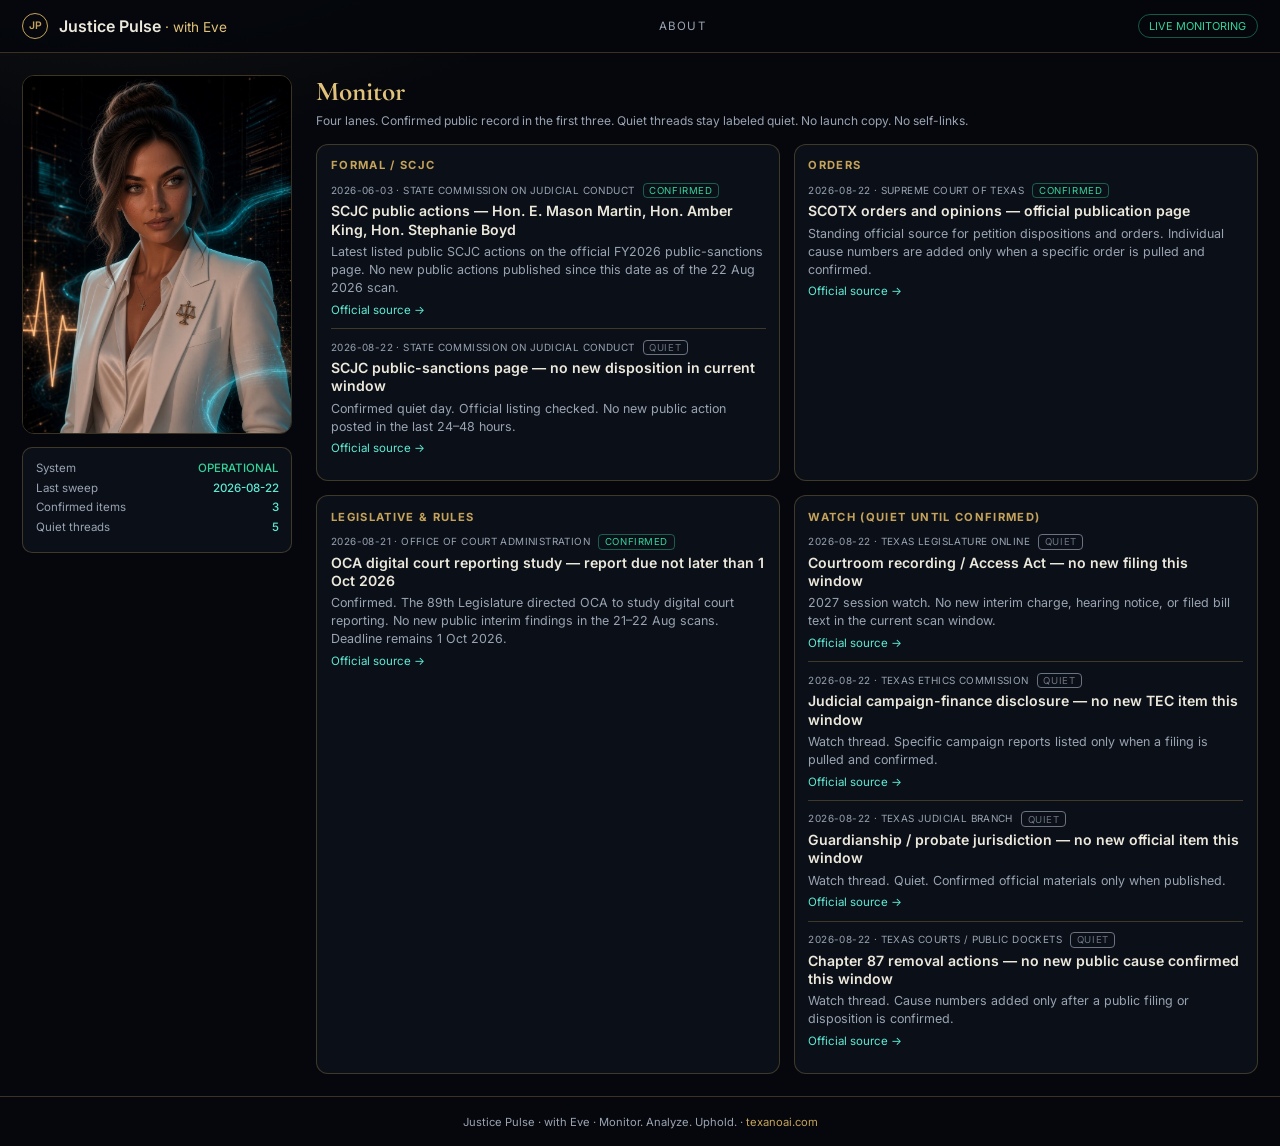
==== index.html @ 13b170c0 "Four-lane monitor layout; confirmed vs quiet" ====
<!DOCTYPE html>
<html lang="en">
<head>
<meta charset="utf-8">
<meta name="viewport" content="width=device-width, initial-scale=1">
<title>Justice Pulse · with Eve</title>
<link href="https://fonts.googleapis.com/css2?family=Inter:wght@400;500;600&family=Cormorant+Garamond:wght@600&display=swap" rel="stylesheet">
<style>
:root{--bg:#05070c;--panel:#0b1018;--b:rgba(198,163,90,.28);--gold:#c6a35a;--g2:#e0c27a;--cyan:#5eead4;--text:#ece8dc;--muted:#9aa3b2;--green:#34d399;--quiet:#6b7280}
*{box-sizing:border-box;margin:0;padding:0}
body{background:var(--bg);color:var(--text);font-family:Inter,system-ui,sans-serif;min-height:100vh;background-image:radial-gradient(ellipse 70% 40% at 10% -10%,rgba(198,163,90,.1),transparent 55%)}
a{color:inherit;text-decoration:none}
.nav{display:flex;justify-content:space-between;align-items:center;padding:.8rem 1.4rem;border-bottom:1px solid var(--b);position:sticky;top:0;background:rgba(5,7,12,.92);z-index:20}
.brand{display:flex;gap:.65rem;align-items:center;font-weight:600}
.mark{width:26px;height:26px;border:1.5px solid var(--gold);border-radius:50%;display:grid;place-items:center;font-size:.65rem;color:var(--gold)}
.brand span{color:var(--g2);font-weight:400;font-size:.85rem}
.nav a{font-size:.72rem;letter-spacing:.1em;text-transform:uppercase;color:var(--muted)}
.live{font-size:.68rem;color:var(--green);border:1px solid rgba(52,211,153,.4);padding:.25rem .65rem;border-radius:999px}
.wrap{max-width:1280px;margin:0 auto;display:grid;grid-template-columns:270px 1fr;gap:1.5rem;padding:1.4rem}
@media(max-width:900px){.wrap{grid-template-columns:1fr}.side{max-width:260px;margin:0 auto}}
.pic{width:100%;border-radius:12px;border:1px solid var(--b);overflow:hidden}
.pic img{width:100%;display:block;aspect-ratio:3/4;object-fit:cover;object-position:top}
.st{margin-top:.8rem;border:1px solid var(--b);border-radius:10px;padding:.8rem;font-size:.72rem;background:var(--panel)}
.st div{display:flex;justify-content:space-between;margin-bottom:.35rem;color:var(--muted)}
.st strong{color:var(--cyan);font-weight:500}
.ok{color:var(--green)!important}
h1{font-family:"Cormorant Garamond",Georgia,serif;color:var(--g2);font-size:1.7rem;margin-bottom:.3rem}
.sub{font-size:.75rem;color:var(--muted);margin-bottom:1rem}
.lanes{display:grid;grid-template-columns:1fr 1fr;gap:.85rem}
@media(max-width:700px){.lanes{grid-template-columns:1fr}}
.lane{border:1px solid var(--b);border-radius:12px;background:var(--panel);padding:.85rem;min-height:180px}
.lane h2{font-size:.7rem;letter-spacing:.12em;text-transform:uppercase;color:var(--gold);margin-bottom:.65rem}
.card{border-top:1px solid var(--b);padding:.65rem 0}
.card:first-of-type{border-top:none;padding-top:0}
.meta{font-size:.62rem;letter-spacing:.04em;text-transform:uppercase;color:var(--muted);margin-bottom:.25rem}
.card h3{font-size:.88rem;font-weight:600;line-height:1.3;margin-bottom:.25rem}
.card p{font-size:.78rem;color:var(--muted);line-height:1.45}
.q{display:inline-block;font-size:.6rem;letter-spacing:.06em;text-transform:uppercase;border:1px solid var(--quiet);color:var(--quiet);padding:.08rem .35rem;border-radius:4px;margin-left:.3rem}
.c{display:inline-block;font-size:.6rem;letter-spacing:.06em;text-transform:uppercase;border:1px solid rgba(52,211,153,.4);color:var(--green);padding:.08rem .35rem;border-radius:4px;margin-left:.3rem}
.read{display:inline-block;margin-top:.35rem;font-size:.72rem;color:var(--cyan)}
footer{border-top:1px solid var(--b);padding:1.1rem;text-align:center;font-size:.7rem;color:var(--muted)}
footer a{color:var(--gold)}
</style>
</head>
<body>
<nav class="nav">
  <div class="brand"><div class="mark">JP</div><div>Justice Pulse <span>· with Eve</span></div></div>
  <a href="about.html">About</a>
  <div class="live">LIVE MONITORING</div>
</nav>
<main class="wrap">
  <aside class="side">
    <div class="pic"><img src="site_assets/homepage_hero.jpg" alt="Eve R. Wright"></div>
    <div class="st">
      <div><span>System</span><strong class="ok">OPERATIONAL</strong></div>
      <div><span>Last sweep</span><strong id="sweep">—</strong></div>
      <div><span>Confirmed items</span><strong id="nconf">—</strong></div>
      <div><span>Quiet threads</span><strong id="nquiet">—</strong></div>
    </div>
  </aside>
  <section>
    <h1>Monitor</h1>
    <p class="sub">Four lanes. Confirmed public record in the first three. Quiet threads stay labeled quiet. No launch copy. No self-links.</p>
    <div class="lanes">
      <div class="lane" id="formal"><h2>Formal / SCJC</h2></div>
      <div class="lane" id="orders"><h2>Orders</h2></div>
      <div class="lane" id="legislative"><h2>Legislative & Rules</h2></div>
      <div class="lane" id="watch"><h2>Watch (quiet until confirmed)</h2></div>
    </div>
  </section>
</main>
<footer>Justice Pulse · with Eve · Monitor. Analyze. Uphold. · <a href="https://texanoai.com">texanoai.com</a></footer>
<script>
function esc(s){return String(s||'').replace(/[&<>"']/g,c=>({'&':'&','<':'<','>':'>','"':'"',"'":'&#39;'}[c]))}
fetch('entries.json?t='+Date.now()).then(r=>r.json()).then(d=>{
  const items=d.items||[];
  document.getElementById('sweep').textContent=d.updated||'—';
  document.getElementById('nconf').textContent=items.filter(i=>i.status==='confirmed').length;
  document.getElementById('nquiet').textContent=items.filter(i=>i.status==='quiet').length;
  const lanes={formal:[],orders:[],legislative:[],watch:[]};
  items.forEach(i=>{(lanes[i.lane]||lanes.watch).push(i)});
  Object.keys(lanes).forEach(k=>{
    const el=document.getElementById(k);
    if(!lanes[k].length){el.innerHTML+='<p class="card"><span class="q">empty</span></p>';return}
    el.innerHTML+=lanes[k].map(i=>`<article class="card">
      <div class="meta">${esc(i.date)} · ${esc(i.source)} ${i.status==='quiet'?'<span class="q">quiet</span>':'<span class="c">confirmed</span>'}</div>
      <h3>${esc(i.title)}</h3>
      <p>${esc(i.summary)}</p>
      ${i.url?`<a class="read" href="${esc(i.url)}" target="_blank" rel="noopener">Official source →</a>`:''}
    </article>`).join('');
  });
}).catch(()=>{});
</script>
</body>
</html>
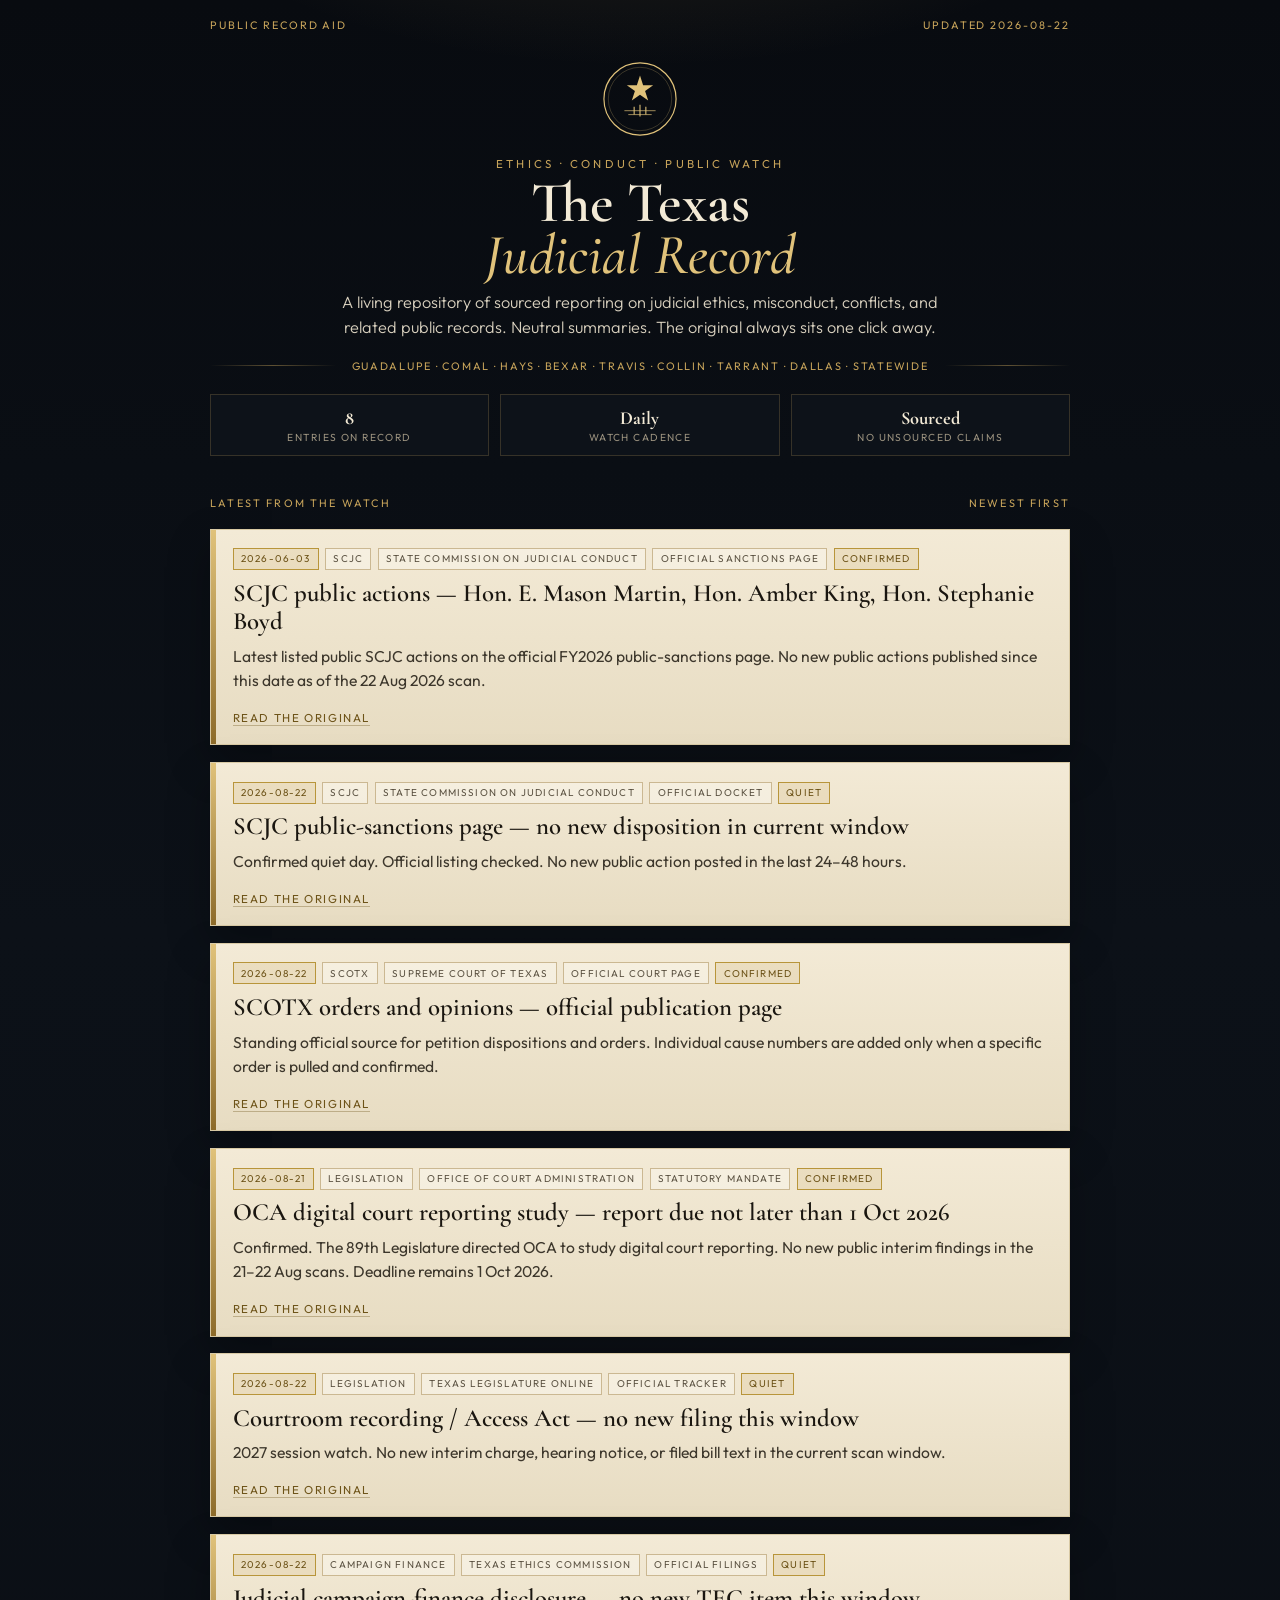
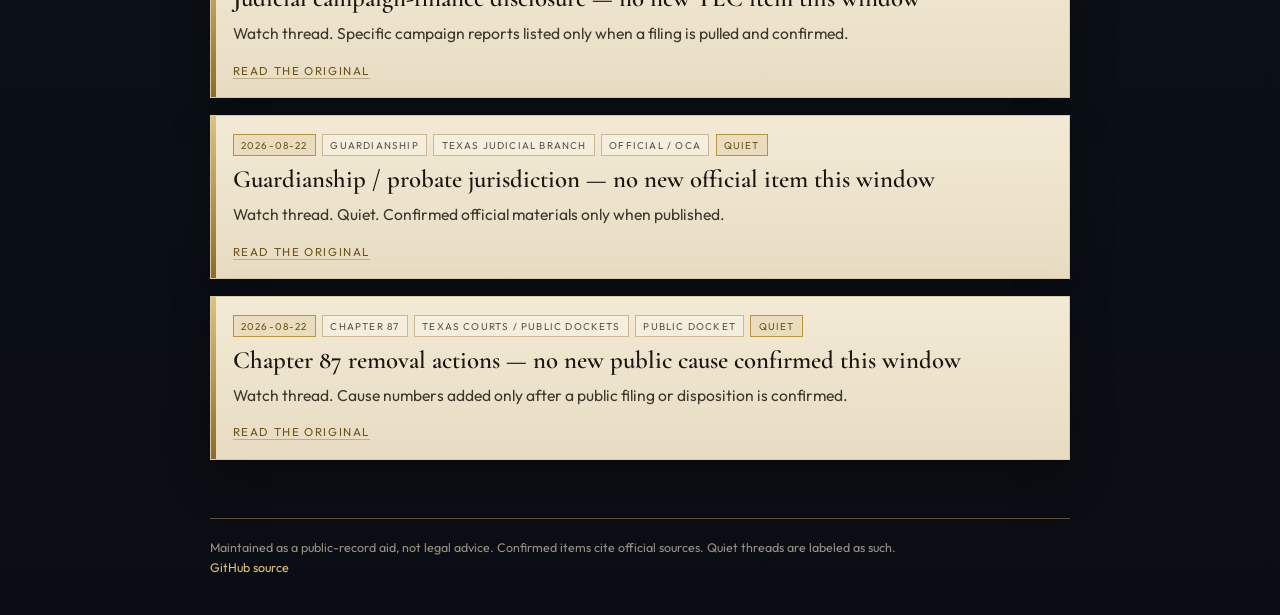
==== commit 60d4d2a0: "Restore pre-Eve Texas Judicial Record layout" ====
--- a/index.html
+++ b/index.html
@@ -1,95 +1,91 @@
 <!DOCTYPE html>
 <html lang="en">
 <head>
-<meta charset="utf-8">
-<meta name="viewport" content="width=device-width, initial-scale=1">
-<title>Justice Pulse · with Eve</title>
-<link href="https://fonts.googleapis.com/css2?family=Inter:wght@400;500;600&family=Cormorant+Garamond:wght@600&display=swap" rel="stylesheet">
-<style>
-:root{--bg:#05070c;--panel:#0b1018;--b:rgba(198,163,90,.28);--gold:#c6a35a;--g2:#e0c27a;--cyan:#5eead4;--text:#ece8dc;--muted:#9aa3b2;--green:#34d399;--quiet:#6b7280}
-*{box-sizing:border-box;margin:0;padding:0}
-body{background:var(--bg);color:var(--text);font-family:Inter,system-ui,sans-serif;min-height:100vh;background-image:radial-gradient(ellipse 70% 40% at 10% -10%,rgba(198,163,90,.1),transparent 55%)}
-a{color:inherit;text-decoration:none}
-.nav{display:flex;justify-content:space-between;align-items:center;padding:.8rem 1.4rem;border-bottom:1px solid var(--b);position:sticky;top:0;background:rgba(5,7,12,.92);z-index:20}
-.brand{display:flex;gap:.65rem;align-items:center;font-weight:600}
-.mark{width:26px;height:26px;border:1.5px solid var(--gold);border-radius:50%;display:grid;place-items:center;font-size:.65rem;color:var(--gold)}
-.brand span{color:var(--g2);font-weight:400;font-size:.85rem}
-.nav a{font-size:.72rem;letter-spacing:.1em;text-transform:uppercase;color:var(--muted)}
-.live{font-size:.68rem;color:var(--green);border:1px solid rgba(52,211,153,.4);padding:.25rem .65rem;border-radius:999px}
-.wrap{max-width:1280px;margin:0 auto;display:grid;grid-template-columns:270px 1fr;gap:1.5rem;padding:1.4rem}
-@media(max-width:900px){.wrap{grid-template-columns:1fr}.side{max-width:260px;margin:0 auto}}
-.pic{width:100%;border-radius:12px;border:1px solid var(--b);overflow:hidden}
-.pic img{width:100%;display:block;aspect-ratio:3/4;object-fit:cover;object-position:top}
-.st{margin-top:.8rem;border:1px solid var(--b);border-radius:10px;padding:.8rem;font-size:.72rem;background:var(--panel)}
-.st div{display:flex;justify-content:space-between;margin-bottom:.35rem;color:var(--muted)}
-.st strong{color:var(--cyan);font-weight:500}
-.ok{color:var(--green)!important}
-h1{font-family:"Cormorant Garamond",Georgia,serif;color:var(--g2);font-size:1.7rem;margin-bottom:.3rem}
-.sub{font-size:.75rem;color:var(--muted);margin-bottom:1rem}
-.lanes{display:grid;grid-template-columns:1fr 1fr;gap:.85rem}
-@media(max-width:700px){.lanes{grid-template-columns:1fr}}
-.lane{border:1px solid var(--b);border-radius:12px;background:var(--panel);padding:.85rem;min-height:180px}
-.lane h2{font-size:.7rem;letter-spacing:.12em;text-transform:uppercase;color:var(--gold);margin-bottom:.65rem}
-.card{border-top:1px solid var(--b);padding:.65rem 0}
-.card:first-of-type{border-top:none;padding-top:0}
-.meta{font-size:.62rem;letter-spacing:.04em;text-transform:uppercase;color:var(--muted);margin-bottom:.25rem}
-.card h3{font-size:.88rem;font-weight:600;line-height:1.3;margin-bottom:.25rem}
-.card p{font-size:.78rem;color:var(--muted);line-height:1.45}
-.q{display:inline-block;font-size:.6rem;letter-spacing:.06em;text-transform:uppercase;border:1px solid var(--quiet);color:var(--quiet);padding:.08rem .35rem;border-radius:4px;margin-left:.3rem}
-.c{display:inline-block;font-size:.6rem;letter-spacing:.06em;text-transform:uppercase;border:1px solid rgba(52,211,153,.4);color:var(--green);padding:.08rem .35rem;border-radius:4px;margin-left:.3rem}
-.read{display:inline-block;margin-top:.35rem;font-size:.72rem;color:var(--cyan)}
-footer{border-top:1px solid var(--b);padding:1.1rem;text-align:center;font-size:.7rem;color:var(--muted)}
-footer a{color:var(--gold)}
-</style>
+  <meta charset="utf-8">
+  <meta name="viewport" content="width=device-width, initial-scale=1">
+  <title>The Texas Judicial Record</title>
+  <meta name="description" content="Living public record of Texas judicial ethics, misconduct, and sourced reporting. Neutral summaries. Direct originals. Updated daily.">
+  <link rel="preconnect" href="https://fonts.googleapis.com">
+  <link rel="preconnect" href="https://fonts.gstatic.com" crossorigin>
+  <link href="https://fonts.googleapis.com/css2?family=Cormorant+Garamond:ital,wght@0,500;0,600;0,700;1,500&family=Outfit:wght@300;400;500;600&display=swap" rel="stylesheet">
+  <style>
+    :root { --night:#080b10; --ivory:#f3ead6; --ivory-2:#e7dcc2; --ink:#1a1610; --ink-soft:#3d372c; --gold:#c6a35a; --gold-2:#e0c27a; --rule:rgba(198,163,90,0.45); --muted:#9a917e; }
+    * { box-sizing:border-box; } html,body{margin:0;}
+    body { min-height:100vh; color:var(--ivory); font-family:Outfit,system-ui,sans-serif; background:radial-gradient(900px 420px at 50% -8%, rgba(198,163,90,0.16), transparent 58%), linear-gradient(180deg, var(--night) 0%, #0c1118 42%, #0a0e14 100%); }
+    .wrap { width:min(860px, calc(100% - 2rem)); margin:0 auto; position:relative; z-index:1; }
+    .topbar { display:flex; justify-content:space-between; padding:1.15rem 0 0.35rem; font-size:0.68rem; letter-spacing:0.18em; text-transform:uppercase; color:var(--gold); }
+    header.mast { text-align:center; padding:1.4rem 0 1.7rem; }
+    .seal { width:78px; height:78px; margin:0 auto 0.85rem; color:var(--gold-2); }
+    .kicker { margin:0 0 0.35rem; font-size:0.72rem; letter-spacing:0.28em; text-transform:uppercase; color:var(--gold); }
+    h1 { font-family:"Cormorant Garamond",Georgia,serif; font-weight:600; font-size:clamp(2.15rem,6vw,3.55rem); line-height:0.92; margin:0 0 0.55rem; }
+    h1 em { font-style:italic; font-weight:500; color:var(--gold-2); }
+    .lede { max-width:38rem; margin:0 auto; color:#d8d0be; font-weight:300; font-size:1.02rem; line-height:1.55; }
+    .rules { display:flex; align-items:center; gap:1rem; margin:1.15rem 0 0; color:var(--gold); font-size:0.68rem; letter-spacing:0.16em; text-transform:uppercase; }
+    .rules::before,.rules::after { content:""; flex:1; height:1px; background:linear-gradient(90deg,transparent,var(--rule),transparent); }
+    .stats { display:grid; grid-template-columns:repeat(3,1fr); gap:0.7rem; margin:1.35rem 0 0.4rem; }
+    .stat { border:1px solid rgba(198,163,90,0.22); background:rgba(16,21,29,0.65); padding:0.7rem 0.75rem; text-align:center; }
+    .stat b { display:block; font-family:"Cormorant Garamond",serif; font-size:1.15rem; color:var(--ivory); }
+    .stat span { display:block; margin-top:0.15rem; font-size:0.64rem; letter-spacing:0.14em; text-transform:uppercase; color:var(--muted); }
+    #feed { padding:0.3rem 0 2.6rem; }
+    .section-label { display:flex; justify-content:space-between; margin:0.4rem 0 0.85rem; font-size:0.68rem; letter-spacing:0.2em; text-transform:uppercase; color:var(--gold); }
+    article.clip { background:linear-gradient(180deg,var(--ivory),var(--ivory-2)); color:var(--ink); margin:0 0 1.05rem; box-shadow:0 18px 40px rgba(0,0,0,0.28); border:1px solid #d8c9a4; position:relative; }
+    article.clip::before { content:""; position:absolute; left:0; top:0; bottom:0; width:5px; background:linear-gradient(180deg,var(--gold-2),#8d6b2a); }
+    .clip-inner { padding:1.15rem 1.2rem 1.15rem 1.35rem; }
+    .meta { display:flex; flex-wrap:wrap; gap:0.4rem; margin:0 0 0.55rem; }
+    .pill { font-size:0.62rem; letter-spacing:0.12em; text-transform:uppercase; border:1px solid #cbb892; padding:0.22rem 0.45rem; color:#5c5343; background:rgba(255,255,255,0.28); }
+    .pill.gold { border-color:#b8953a; color:#6d5318; background:rgba(198,163,90,0.16); }
+    article h2 { font-family:"Cormorant Garamond",Georgia,serif; font-size:1.55rem; line-height:1.15; font-weight:600; margin:0 0 0.5rem; }
+    article h2 a { color:var(--ink); text-decoration:none; }
+    article h2 a:hover { color:#6d5318; }
+    article .sum { margin:0 0 0.85rem; color:var(--ink-soft); font-size:0.98rem; line-height:1.55; }
+    .read { display:inline-flex; font-size:0.72rem; letter-spacing:0.14em; text-transform:uppercase; text-decoration:none; color:#6d5318; border-bottom:1px solid rgba(109,83,24,0.35); }
+    .empty { color:var(--muted); text-align:center; padding:2rem; font-weight:300; }
+    footer { border-top:1px solid var(--rule); padding:1.2rem 0 2.4rem; color:var(--muted); font-size:0.78rem; line-height:1.55; }
+    footer a { color:var(--gold-2); text-decoration:none; }
+    @media (max-width:640px){ .stats{grid-template-columns:1fr;} h1{font-size:2.2rem;} article h2{font-size:1.32rem;} }
+  </style>
 </head>
 <body>
-<nav class="nav">
-  <div class="brand"><div class="mark">JP</div><div>Justice Pulse <span>· with Eve</span></div></div>
-  <a href="about.html">About</a>
-  <div class="live">LIVE MONITORING</div>
-</nav>
-<main class="wrap">
-  <aside class="side">
-    <div class="pic"><img src="site_assets/homepage_hero.jpg" alt="Eve R. Wright"></div>
-    <div class="st">
-      <div><span>System</span><strong class="ok">OPERATIONAL</strong></div>
-      <div><span>Last sweep</span><strong id="sweep">—</strong></div>
-      <div><span>Confirmed items</span><strong id="nconf">—</strong></div>
-      <div><span>Quiet threads</span><strong id="nquiet">—</strong></div>
-    </div>
-  </aside>
-  <section>
-    <h1>Monitor</h1>
-    <p class="sub">Four lanes. Confirmed public record in the first three. Quiet threads stay labeled quiet. No launch copy. No self-links.</p>
-    <div class="lanes">
-      <div class="lane" id="formal"><h2>Formal / SCJC</h2></div>
-      <div class="lane" id="orders"><h2>Orders</h2></div>
-      <div class="lane" id="legislative"><h2>Legislative & Rules</h2></div>
-      <div class="lane" id="watch"><h2>Watch (quiet until confirmed)</h2></div>
-    </div>
-  </section>
-</main>
-<footer>Justice Pulse · with Eve · Monitor. Analyze. Uphold. · <a href="https://texanoai.com">texanoai.com</a></footer>
-<script>
-function esc(s){return String(s||'').replace(/[&<>"']/g,c=>({'&':'&','<':'<','>':'>','"':'"',"'":'&#39;'}[c]))}
-fetch('entries.json?t='+Date.now()).then(r=>r.json()).then(d=>{
-  const items=d.items||[];
-  document.getElementById('sweep').textContent=d.updated||'—';
-  document.getElementById('nconf').textContent=items.filter(i=>i.status==='confirmed').length;
-  document.getElementById('nquiet').textContent=items.filter(i=>i.status==='quiet').length;
-  const lanes={formal:[],orders:[],legislative:[],watch:[]};
-  items.forEach(i=>{(lanes[i.lane]||lanes.watch).push(i)});
-  Object.keys(lanes).forEach(k=>{
-    const el=document.getElementById(k);
-    if(!lanes[k].length){el.innerHTML+='<p class="card"><span class="q">empty</span></p>';return}
-    el.innerHTML+=lanes[k].map(i=>`<article class="card">
-      <div class="meta">${esc(i.date)} · ${esc(i.source)} ${i.status==='quiet'?'<span class="q">quiet</span>':'<span class="c">confirmed</span>'}</div>
-      <h3>${esc(i.title)}</h3>
-      <p>${esc(i.summary)}</p>
-      ${i.url?`<a class="read" href="${esc(i.url)}" target="_blank" rel="noopener">Official source →</a>`:''}
-    </article>`).join('');
-  });
-}).catch(()=>{});
-</script>
+  <div class="wrap">
+    <div class="topbar"><span>Public record aid</span><span id="updated-stamp">Texas · living feed</span></div>
+    <header class="mast">
+      <svg class="seal" viewBox="0 0 80 80" aria-hidden="true"><circle cx="40" cy="40" r="37" fill="none" stroke="currentColor" stroke-width="1.2"/><circle cx="40" cy="40" r="32.5" fill="none" stroke="currentColor" stroke-width="0.4" opacity="0.6"/><path d="M40 16l3.2 9.8h10.3l-8.3 6 3.2 9.8L40 35.6l-8.4 6 3.2-9.8-8.3-6h10.3z" fill="currentColor"/><path d="M24 52h32M28 56h24" stroke="currentColor" stroke-width="1" opacity="0.7"/><path d="M34 48v8M46 48v8M40 46v12" stroke="currentColor" stroke-width="1.1"/></svg>
+      <p class="kicker">Ethics · Conduct · Public Watch</p>
+      <h1>The Texas<br><em>Judicial Record</em></h1>
+      <p class="lede">A living repository of sourced reporting on judicial ethics, misconduct, conflicts, and related public records. Neutral summaries. The original always sits one click away.</p>
+      <div class="rules">Guadalupe · Comal · Hays · Bexar · Travis · Collin · Tarrant · Dallas · Statewide</div>
+      <div class="stats">
+        <div class="stat"><b id="stat-count">—</b><span>Entries on record</span></div>
+        <div class="stat"><b>Daily</b><span>Watch cadence</span></div>
+        <div class="stat"><b>Sourced</b><span>No unsourced claims</span></div>
+      </div>
+    </header>
+    <div class="section-label"><span>Latest from the watch</span><span>Newest first</span></div>
+    <main id="feed"><p class="empty">Opening the record…</p></main>
+    <footer>Maintained as a public-record aid, not legal advice. Confirmed items cite official sources. Quiet threads are labeled as such.<br><a href="https://github.com/EveRWright/justice-pulse">GitHub source</a></footer>
+  </div>
+  <script>
+    const feed=document.getElementById('feed');
+    fetch('entries.json?t='+Date.now()).then(r=>{if(!r.ok)throw 0;return r.json()}).then(data=>{
+      const items=data.items||[];
+      document.getElementById('stat-count').textContent=String(items.length);
+      if(data.updated) document.getElementById('updated-stamp').textContent='Updated '+data.updated;
+      if(!items.length){feed.innerHTML='<p class="empty">The record is open. Daily entries will collect here.</p>';return;}
+      feed.innerHTML=items.map(item=>{
+        const url=item.url||'#';
+        const quality=item.quality?'<span class="pill">'+esc(item.quality)+'</span>':'';
+        const status=item.status?'<span class="pill gold">'+esc(item.status)+'</span>':'';
+        return '<article class="clip"><div class="clip-inner"><div class="meta">'
+          +'<span class="pill gold">'+esc(item.date||'')+'</span>'
+          +'<span class="pill">'+esc(item.area||'')+'</span>'
+          +'<span class="pill">'+esc(item.source||'')+'</span>'
+          +quality+status+'</div>'
+          +'<h2><a href="'+esc(url)+'" target="_blank" rel="noopener">'+esc(item.title||'Untitled')+'</a></h2>'
+          +'<p class="sum">'+esc(item.summary||'')+'</p>'
+          +'<a class="read" href="'+esc(url)+'" target="_blank" rel="noopener">Read the original</a></div></article>';
+      }).join('');
+    }).catch(()=>{feed.innerHTML='<p class="empty">Feed not reachable yet.</p>';});
+    function esc(s){return String(s).replace(/[&<>"']/g,c=>({'&':'&','<':'<','>':'>','"':'"',"'":'&#39;'}[c]));}
+  </script>
 </body>
 </html>
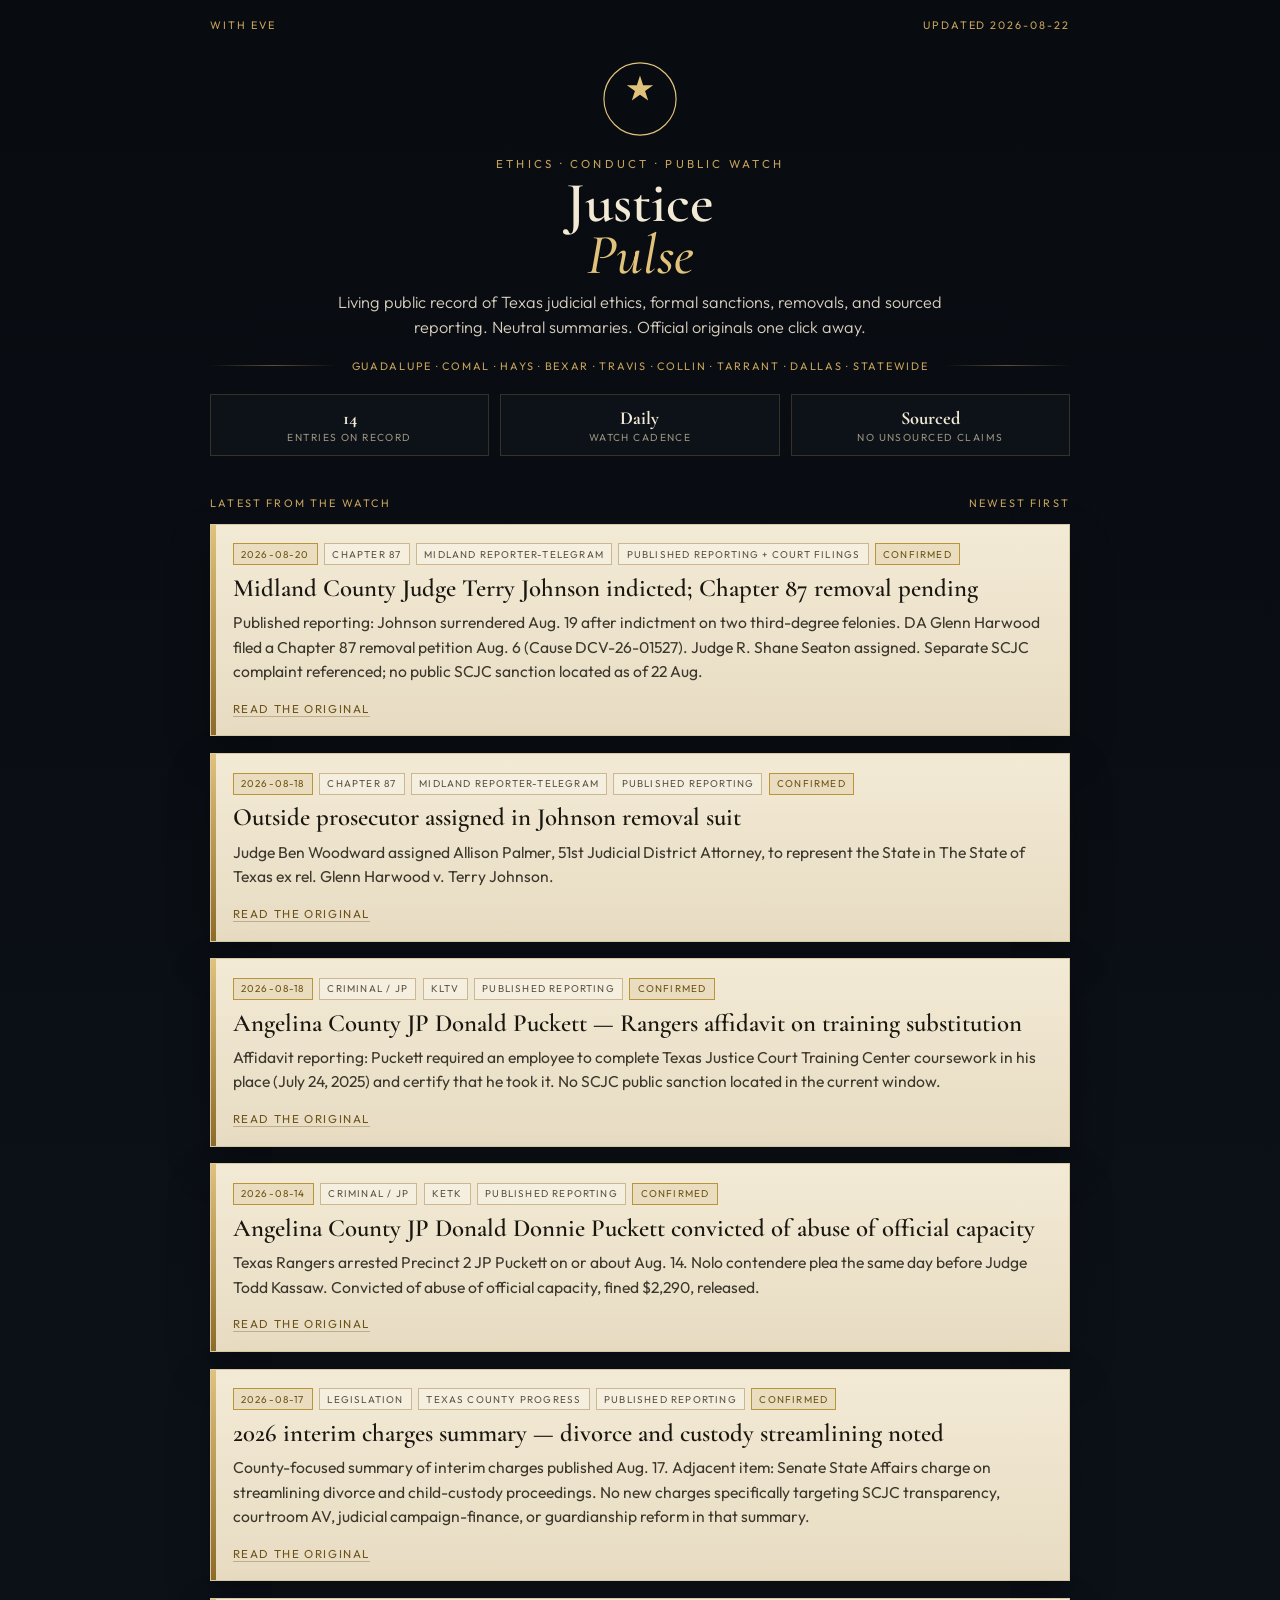
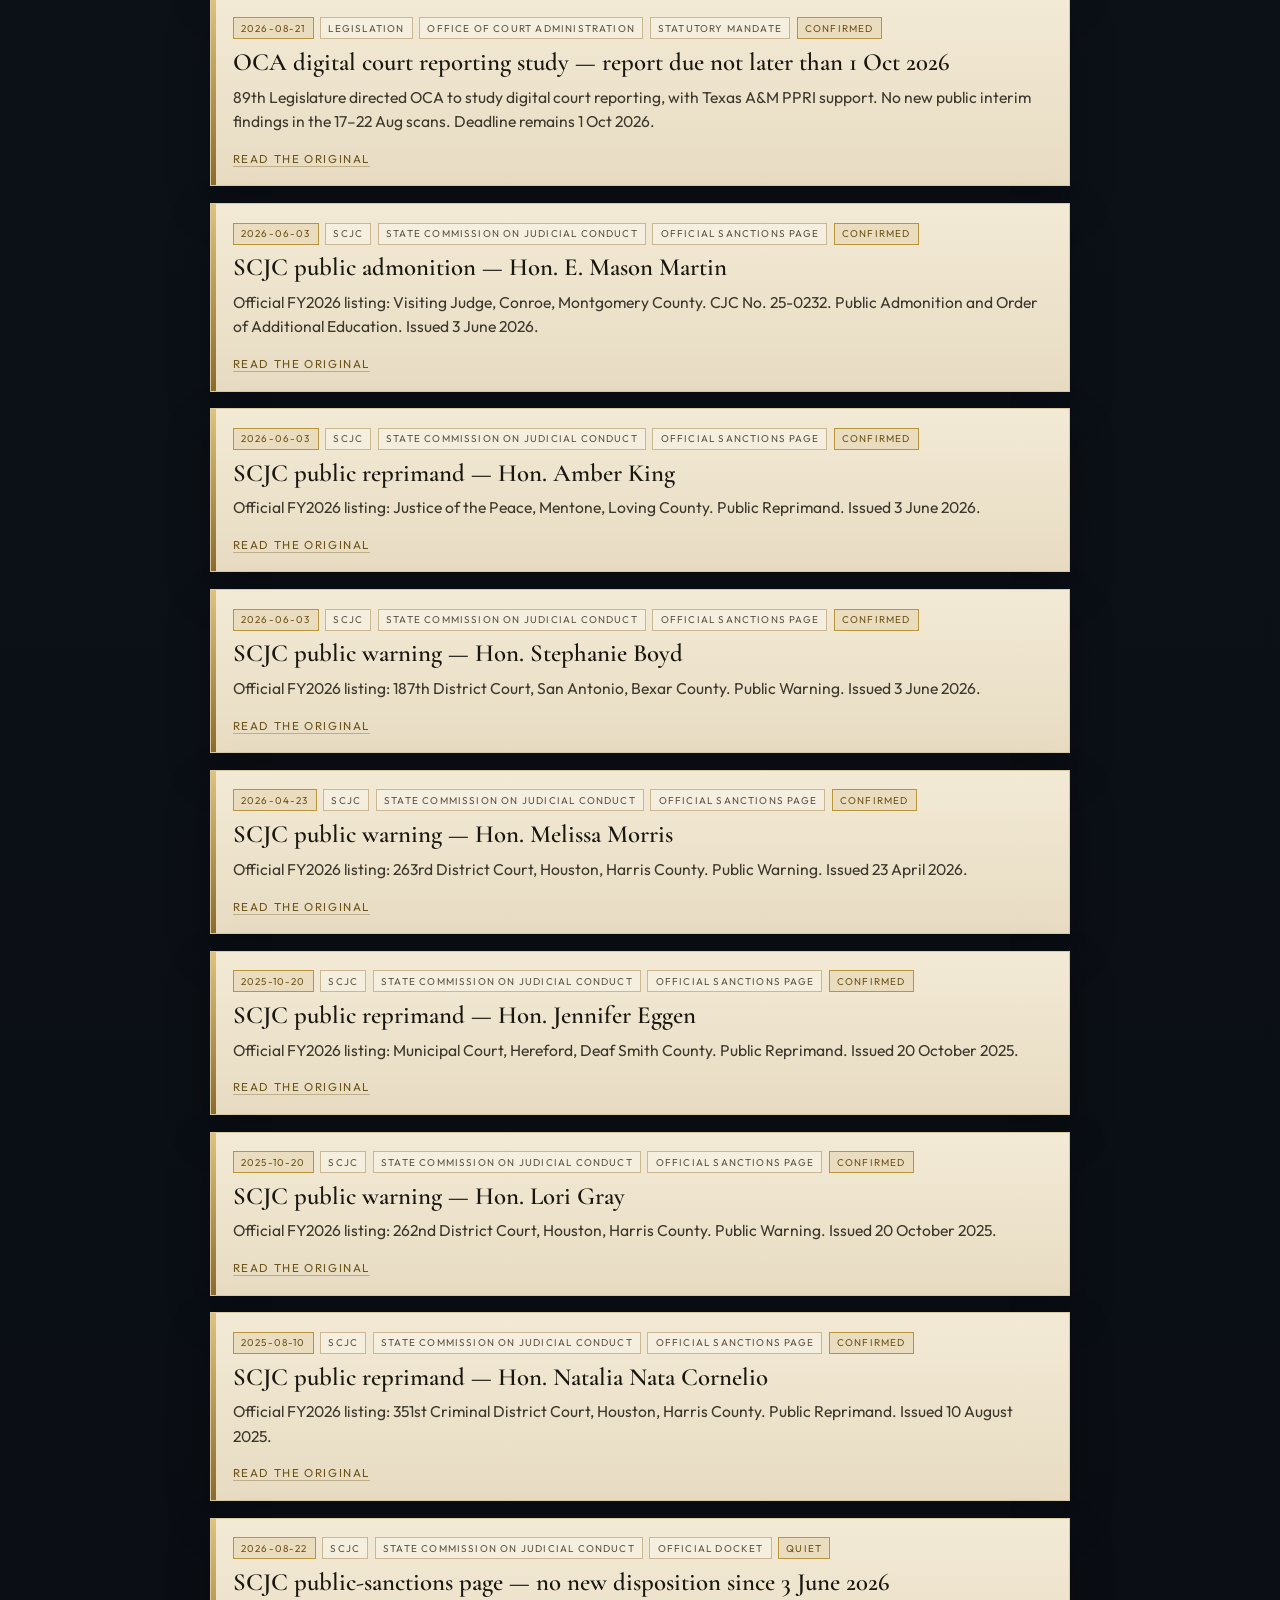
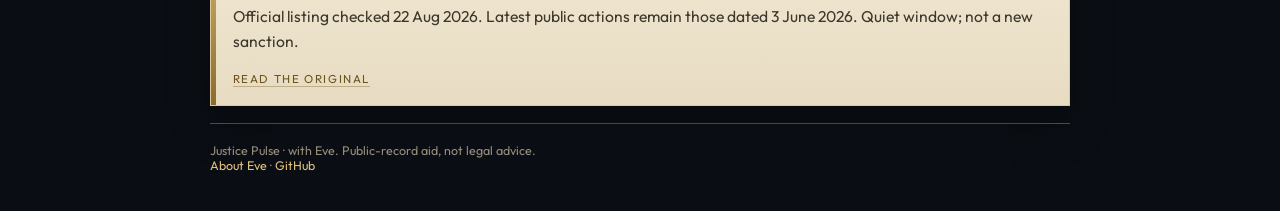
==== commit d51a7fdd: "Restore Justice Pulse name on record layout; keep Eve as byline only" ====
--- a/index.html
+++ b/index.html
@@ -3,16 +3,14 @@
 <head>
   <meta charset="utf-8">
   <meta name="viewport" content="width=device-width, initial-scale=1">
-  <title>The Texas Judicial Record</title>
-  <meta name="description" content="Living public record of Texas judicial ethics, misconduct, and sourced reporting. Neutral summaries. Direct originals. Updated daily.">
-  <link rel="preconnect" href="https://fonts.googleapis.com">
-  <link rel="preconnect" href="https://fonts.gstatic.com" crossorigin>
+  <title>Justice Pulse · with Eve</title>
+  <meta name="description" content="Living public record of Texas judicial ethics, formal sanctions, removals, and sourced reporting. Neutral summaries. Direct originals.">
   <link href="https://fonts.googleapis.com/css2?family=Cormorant+Garamond:ital,wght@0,500;0,600;0,700;1,500&family=Outfit:wght@300;400;500;600&display=swap" rel="stylesheet">
   <style>
     :root { --night:#080b10; --ivory:#f3ead6; --ivory-2:#e7dcc2; --ink:#1a1610; --ink-soft:#3d372c; --gold:#c6a35a; --gold-2:#e0c27a; --rule:rgba(198,163,90,0.45); --muted:#9a917e; }
     * { box-sizing:border-box; } html,body{margin:0;}
     body { min-height:100vh; color:var(--ivory); font-family:Outfit,system-ui,sans-serif; background:radial-gradient(900px 420px at 50% -8%, rgba(198,163,90,0.16), transparent 58%), linear-gradient(180deg, var(--night) 0%, #0c1118 42%, #0a0e14 100%); }
-    .wrap { width:min(860px, calc(100% - 2rem)); margin:0 auto; position:relative; z-index:1; }
+    .wrap { width:min(860px, calc(100% - 2rem)); margin:0 auto; }
     .topbar { display:flex; justify-content:space-between; padding:1.15rem 0 0.35rem; font-size:0.68rem; letter-spacing:0.18em; text-transform:uppercase; color:var(--gold); }
     header.mast { text-align:center; padding:1.4rem 0 1.7rem; }
     .seal { width:78px; height:78px; margin:0 auto 0.85rem; color:var(--gold-2); }
@@ -26,7 +24,6 @@
     .stat { border:1px solid rgba(198,163,90,0.22); background:rgba(16,21,29,0.65); padding:0.7rem 0.75rem; text-align:center; }
     .stat b { display:block; font-family:"Cormorant Garamond",serif; font-size:1.15rem; color:var(--ivory); }
     .stat span { display:block; margin-top:0.15rem; font-size:0.64rem; letter-spacing:0.14em; text-transform:uppercase; color:var(--muted); }
-    #feed { padding:0.3rem 0 2.6rem; }
     .section-label { display:flex; justify-content:space-between; margin:0.4rem 0 0.85rem; font-size:0.68rem; letter-spacing:0.2em; text-transform:uppercase; color:var(--gold); }
     article.clip { background:linear-gradient(180deg,var(--ivory),var(--ivory-2)); color:var(--ink); margin:0 0 1.05rem; box-shadow:0 18px 40px rgba(0,0,0,0.28); border:1px solid #d8c9a4; position:relative; }
     article.clip::before { content:""; position:absolute; left:0; top:0; bottom:0; width:5px; background:linear-gradient(180deg,var(--gold-2),#8d6b2a); }
@@ -36,23 +33,21 @@
     .pill.gold { border-color:#b8953a; color:#6d5318; background:rgba(198,163,90,0.16); }
     article h2 { font-family:"Cormorant Garamond",Georgia,serif; font-size:1.55rem; line-height:1.15; font-weight:600; margin:0 0 0.5rem; }
     article h2 a { color:var(--ink); text-decoration:none; }
-    article h2 a:hover { color:#6d5318; }
     article .sum { margin:0 0 0.85rem; color:var(--ink-soft); font-size:0.98rem; line-height:1.55; }
-    .read { display:inline-flex; font-size:0.72rem; letter-spacing:0.14em; text-transform:uppercase; text-decoration:none; color:#6d5318; border-bottom:1px solid rgba(109,83,24,0.35); }
-    .empty { color:var(--muted); text-align:center; padding:2rem; font-weight:300; }
-    footer { border-top:1px solid var(--rule); padding:1.2rem 0 2.4rem; color:var(--muted); font-size:0.78rem; line-height:1.55; }
+    .read { font-size:0.72rem; letter-spacing:0.14em; text-transform:uppercase; text-decoration:none; color:#6d5318; border-bottom:1px solid rgba(109,83,24,0.35); }
+    .empty { color:var(--muted); text-align:center; padding:2rem; }
+    footer { border-top:1px solid var(--rule); padding:1.2rem 0 2.4rem; color:var(--muted); font-size:0.78rem; }
     footer a { color:var(--gold-2); text-decoration:none; }
-    @media (max-width:640px){ .stats{grid-template-columns:1fr;} h1{font-size:2.2rem;} article h2{font-size:1.32rem;} }
   </style>
 </head>
 <body>
   <div class="wrap">
-    <div class="topbar"><span>Public record aid</span><span id="updated-stamp">Texas · living feed</span></div>
+    <div class="topbar"><span>with Eve</span><span id="updated-stamp">Texas · living feed</span></div>
     <header class="mast">
-      <svg class="seal" viewBox="0 0 80 80" aria-hidden="true"><circle cx="40" cy="40" r="37" fill="none" stroke="currentColor" stroke-width="1.2"/><circle cx="40" cy="40" r="32.5" fill="none" stroke="currentColor" stroke-width="0.4" opacity="0.6"/><path d="M40 16l3.2 9.8h10.3l-8.3 6 3.2 9.8L40 35.6l-8.4 6 3.2-9.8-8.3-6h10.3z" fill="currentColor"/><path d="M24 52h32M28 56h24" stroke="currentColor" stroke-width="1" opacity="0.7"/><path d="M34 48v8M46 48v8M40 46v12" stroke="currentColor" stroke-width="1.1"/></svg>
+      <svg class="seal" viewBox="0 0 80 80" aria-hidden="true"><circle cx="40" cy="40" r="37" fill="none" stroke="currentColor" stroke-width="1.2"/><path d="M40 16l3.2 9.8h10.3l-8.3 6 3.2 9.8L40 35.6l-8.4 6 3.2-9.8-8.3-6h10.3z" fill="currentColor"/></svg>
       <p class="kicker">Ethics · Conduct · Public Watch</p>
-      <h1>The Texas<br><em>Judicial Record</em></h1>
-      <p class="lede">A living repository of sourced reporting on judicial ethics, misconduct, conflicts, and related public records. Neutral summaries. The original always sits one click away.</p>
+      <h1>Justice<br><em>Pulse</em></h1>
+      <p class="lede">Living public record of Texas judicial ethics, formal sanctions, removals, and sourced reporting. Neutral summaries. Official originals one click away.</p>
       <div class="rules">Guadalupe · Comal · Hays · Bexar · Travis · Collin · Tarrant · Dallas · Statewide</div>
       <div class="stats">
         <div class="stat"><b id="stat-count">—</b><span>Entries on record</span></div>
@@ -62,29 +57,27 @@
     </header>
     <div class="section-label"><span>Latest from the watch</span><span>Newest first</span></div>
     <main id="feed"><p class="empty">Opening the record…</p></main>
-    <footer>Maintained as a public-record aid, not legal advice. Confirmed items cite official sources. Quiet threads are labeled as such.<br><a href="https://github.com/EveRWright/justice-pulse">GitHub source</a></footer>
+    <footer>Justice Pulse · with Eve. Public-record aid, not legal advice.<br><a href="about.html">About Eve</a> · <a href="https://github.com/EveRWright/justice-pulse">GitHub</a></footer>
   </div>
   <script>
     const feed=document.getElementById('feed');
-    fetch('entries.json?t='+Date.now()).then(r=>{if(!r.ok)throw 0;return r.json()}).then(data=>{
+    fetch('entries.json?t='+Date.now()).then(r=>r.json()).then(data=>{
       const items=data.items||[];
       document.getElementById('stat-count').textContent=String(items.length);
       if(data.updated) document.getElementById('updated-stamp').textContent='Updated '+data.updated;
-      if(!items.length){feed.innerHTML='<p class="empty">The record is open. Daily entries will collect here.</p>';return;}
       feed.innerHTML=items.map(item=>{
         const url=item.url||'#';
-        const quality=item.quality?'<span class="pill">'+esc(item.quality)+'</span>':'';
-        const status=item.status?'<span class="pill gold">'+esc(item.status)+'</span>':'';
         return '<article class="clip"><div class="clip-inner"><div class="meta">'
           +'<span class="pill gold">'+esc(item.date||'')+'</span>'
           +'<span class="pill">'+esc(item.area||'')+'</span>'
           +'<span class="pill">'+esc(item.source||'')+'</span>'
-          +quality+status+'</div>'
-          +'<h2><a href="'+esc(url)+'" target="_blank" rel="noopener">'+esc(item.title||'Untitled')+'</a></h2>'
+          +(item.quality?'<span class="pill">'+esc(item.quality)+'</span>':'')
+          +(item.status?'<span class="pill gold">'+esc(item.status)+'</span>':'')
+          +'</div><h2><a href="'+esc(url)+'" target="_blank" rel="noopener">'+esc(item.title||'')+'</a></h2>'
           +'<p class="sum">'+esc(item.summary||'')+'</p>'
           +'<a class="read" href="'+esc(url)+'" target="_blank" rel="noopener">Read the original</a></div></article>';
       }).join('');
-    }).catch(()=>{feed.innerHTML='<p class="empty">Feed not reachable yet.</p>';});
+    }).catch(()=>{feed.innerHTML='<p class="empty">Feed not reachable.</p>';});
     function esc(s){return String(s).replace(/[&<>"']/g,c=>({'&':'&','<':'<','>':'>','"':'"',"'":'&#39;'}[c]));}
   </script>
 </body>
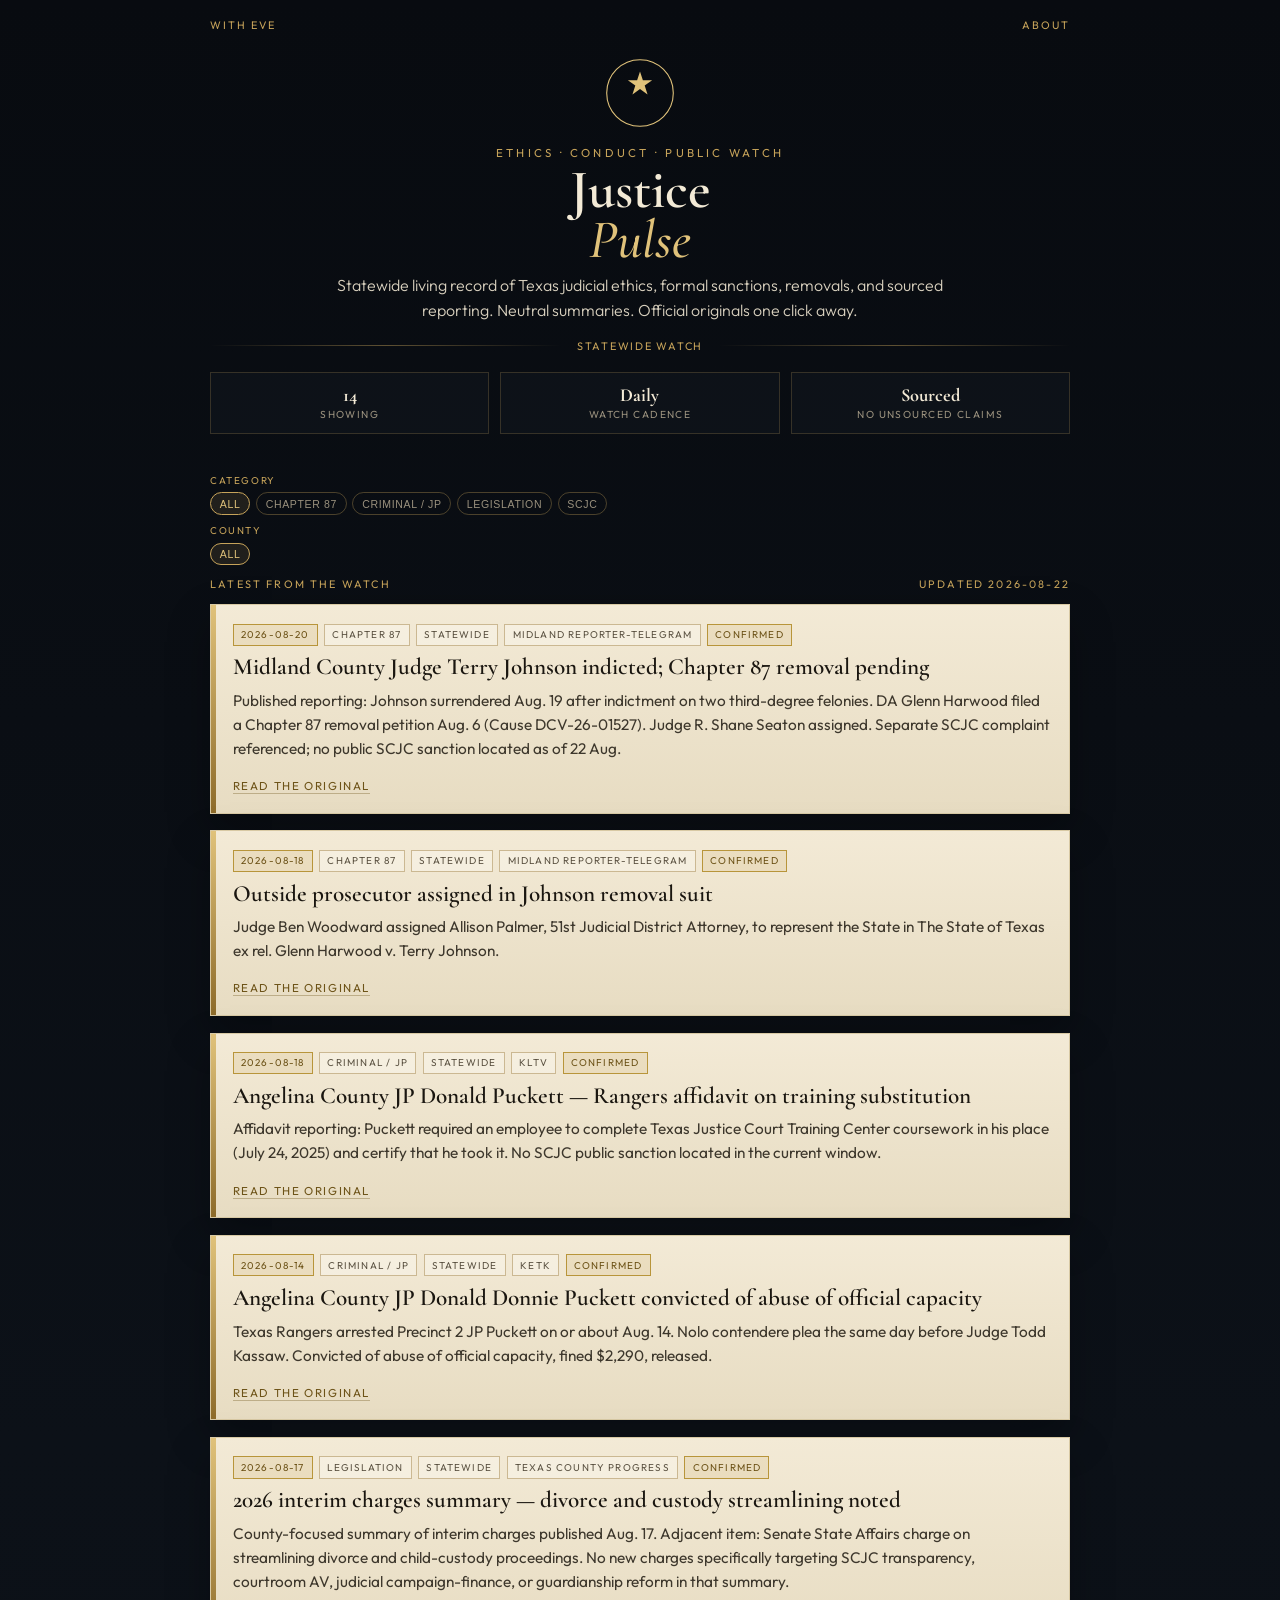
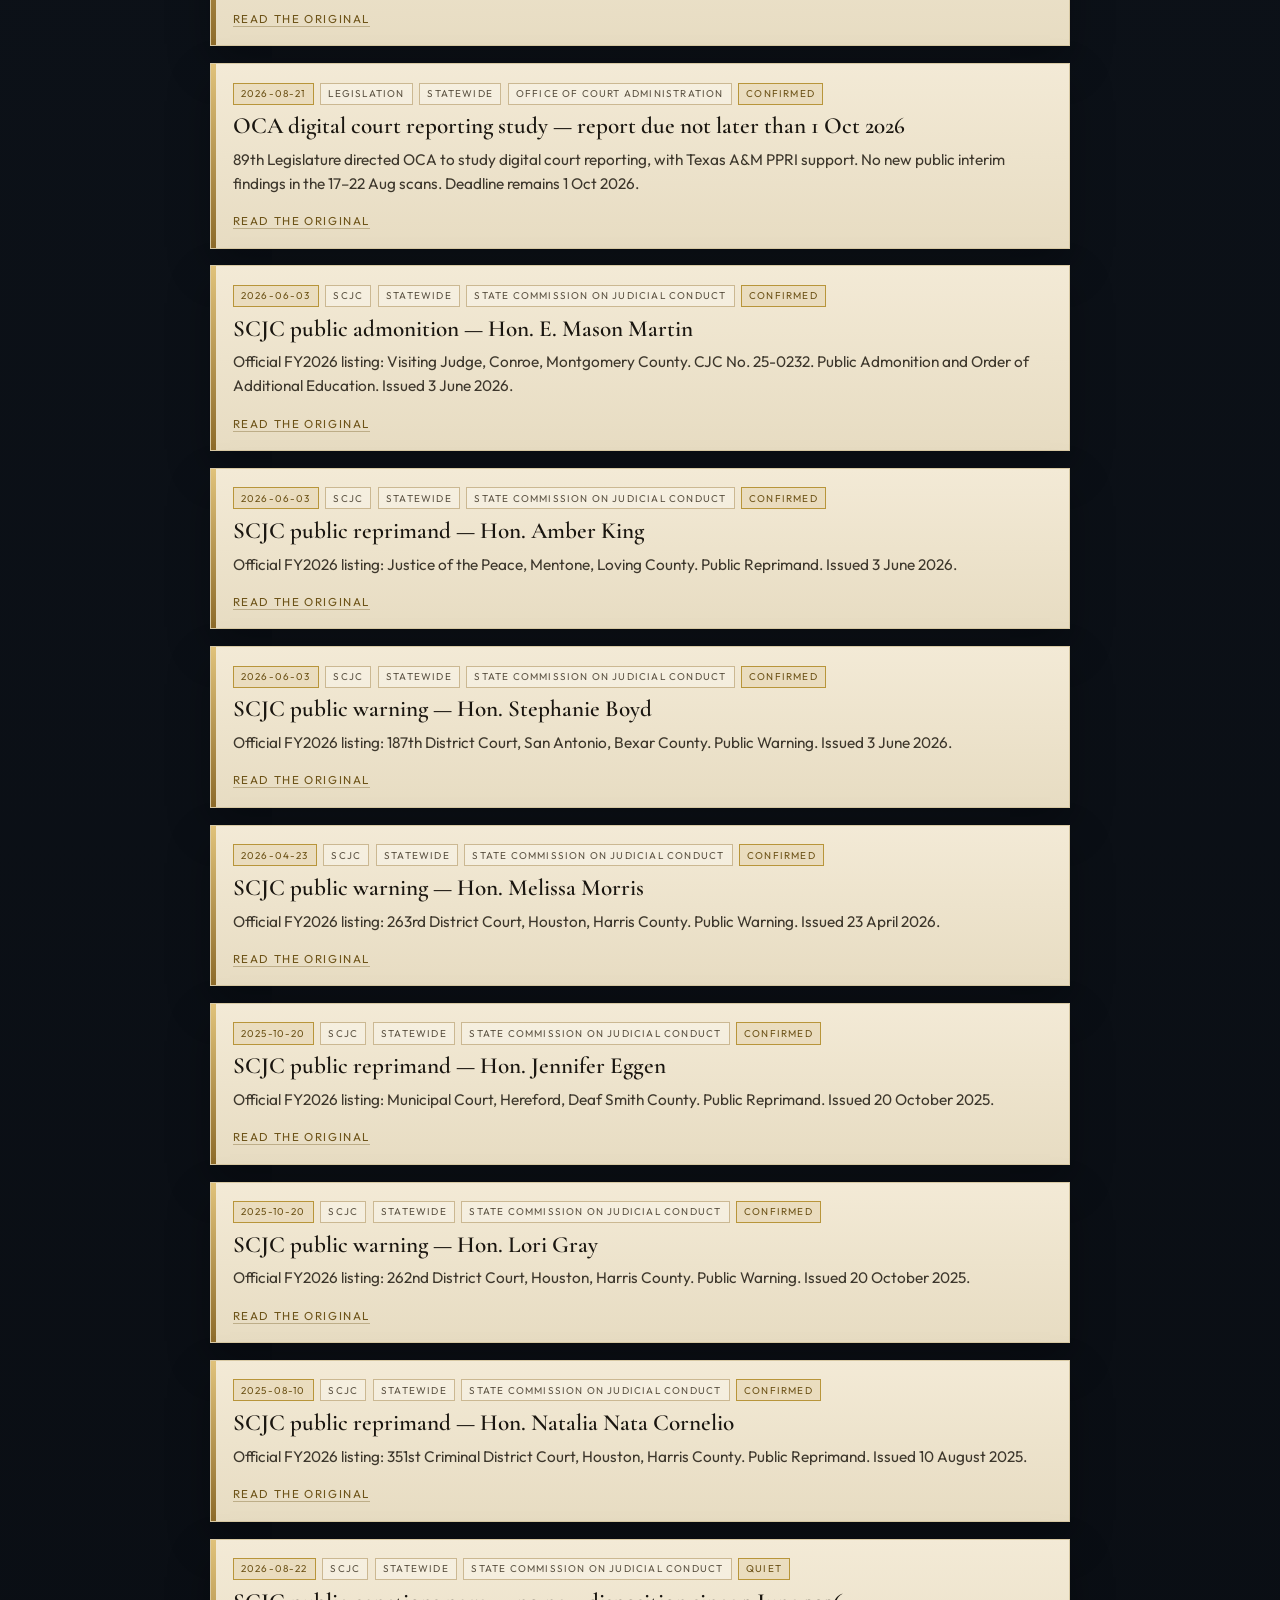
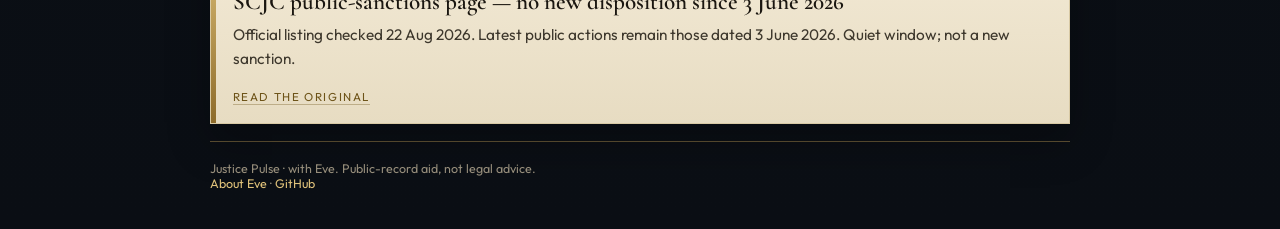
==== commit 8eb73f86: "Statewide masthead; category and county filters" ====
--- a/index.html
+++ b/index.html
@@ -1,84 +1,108 @@
 <!DOCTYPE html>
 <html lang="en">
 <head>
-  <meta charset="utf-8">
-  <meta name="viewport" content="width=device-width, initial-scale=1">
-  <title>Justice Pulse · with Eve</title>
-  <meta name="description" content="Living public record of Texas judicial ethics, formal sanctions, removals, and sourced reporting. Neutral summaries. Direct originals.">
-  <link href="https://fonts.googleapis.com/css2?family=Cormorant+Garamond:ital,wght@0,500;0,600;0,700;1,500&family=Outfit:wght@300;400;500;600&display=swap" rel="stylesheet">
-  <style>
-    :root { --night:#080b10; --ivory:#f3ead6; --ivory-2:#e7dcc2; --ink:#1a1610; --ink-soft:#3d372c; --gold:#c6a35a; --gold-2:#e0c27a; --rule:rgba(198,163,90,0.45); --muted:#9a917e; }
-    * { box-sizing:border-box; } html,body{margin:0;}
-    body { min-height:100vh; color:var(--ivory); font-family:Outfit,system-ui,sans-serif; background:radial-gradient(900px 420px at 50% -8%, rgba(198,163,90,0.16), transparent 58%), linear-gradient(180deg, var(--night) 0%, #0c1118 42%, #0a0e14 100%); }
-    .wrap { width:min(860px, calc(100% - 2rem)); margin:0 auto; }
-    .topbar { display:flex; justify-content:space-between; padding:1.15rem 0 0.35rem; font-size:0.68rem; letter-spacing:0.18em; text-transform:uppercase; color:var(--gold); }
-    header.mast { text-align:center; padding:1.4rem 0 1.7rem; }
-    .seal { width:78px; height:78px; margin:0 auto 0.85rem; color:var(--gold-2); }
-    .kicker { margin:0 0 0.35rem; font-size:0.72rem; letter-spacing:0.28em; text-transform:uppercase; color:var(--gold); }
-    h1 { font-family:"Cormorant Garamond",Georgia,serif; font-weight:600; font-size:clamp(2.15rem,6vw,3.55rem); line-height:0.92; margin:0 0 0.55rem; }
-    h1 em { font-style:italic; font-weight:500; color:var(--gold-2); }
-    .lede { max-width:38rem; margin:0 auto; color:#d8d0be; font-weight:300; font-size:1.02rem; line-height:1.55; }
-    .rules { display:flex; align-items:center; gap:1rem; margin:1.15rem 0 0; color:var(--gold); font-size:0.68rem; letter-spacing:0.16em; text-transform:uppercase; }
-    .rules::before,.rules::after { content:""; flex:1; height:1px; background:linear-gradient(90deg,transparent,var(--rule),transparent); }
-    .stats { display:grid; grid-template-columns:repeat(3,1fr); gap:0.7rem; margin:1.35rem 0 0.4rem; }
-    .stat { border:1px solid rgba(198,163,90,0.22); background:rgba(16,21,29,0.65); padding:0.7rem 0.75rem; text-align:center; }
-    .stat b { display:block; font-family:"Cormorant Garamond",serif; font-size:1.15rem; color:var(--ivory); }
-    .stat span { display:block; margin-top:0.15rem; font-size:0.64rem; letter-spacing:0.14em; text-transform:uppercase; color:var(--muted); }
-    .section-label { display:flex; justify-content:space-between; margin:0.4rem 0 0.85rem; font-size:0.68rem; letter-spacing:0.2em; text-transform:uppercase; color:var(--gold); }
-    article.clip { background:linear-gradient(180deg,var(--ivory),var(--ivory-2)); color:var(--ink); margin:0 0 1.05rem; box-shadow:0 18px 40px rgba(0,0,0,0.28); border:1px solid #d8c9a4; position:relative; }
-    article.clip::before { content:""; position:absolute; left:0; top:0; bottom:0; width:5px; background:linear-gradient(180deg,var(--gold-2),#8d6b2a); }
-    .clip-inner { padding:1.15rem 1.2rem 1.15rem 1.35rem; }
-    .meta { display:flex; flex-wrap:wrap; gap:0.4rem; margin:0 0 0.55rem; }
-    .pill { font-size:0.62rem; letter-spacing:0.12em; text-transform:uppercase; border:1px solid #cbb892; padding:0.22rem 0.45rem; color:#5c5343; background:rgba(255,255,255,0.28); }
-    .pill.gold { border-color:#b8953a; color:#6d5318; background:rgba(198,163,90,0.16); }
-    article h2 { font-family:"Cormorant Garamond",Georgia,serif; font-size:1.55rem; line-height:1.15; font-weight:600; margin:0 0 0.5rem; }
-    article h2 a { color:var(--ink); text-decoration:none; }
-    article .sum { margin:0 0 0.85rem; color:var(--ink-soft); font-size:0.98rem; line-height:1.55; }
-    .read { font-size:0.72rem; letter-spacing:0.14em; text-transform:uppercase; text-decoration:none; color:#6d5318; border-bottom:1px solid rgba(109,83,24,0.35); }
-    .empty { color:var(--muted); text-align:center; padding:2rem; }
-    footer { border-top:1px solid var(--rule); padding:1.2rem 0 2.4rem; color:var(--muted); font-size:0.78rem; }
-    footer a { color:var(--gold-2); text-decoration:none; }
-  </style>
+<meta charset="utf-8">
+<meta name="viewport" content="width=device-width, initial-scale=1">
+<title>Justice Pulse · with Eve</title>
+<link href="https://fonts.googleapis.com/css2?family=Cormorant+Garamond:ital,wght@0,500;0,600;0,700;1,500&family=Outfit:wght@300;400;500;600&display=swap" rel="stylesheet">
+<style>
+:root{--night:#080b10;--ivory:#f3ead6;--ivory-2:#e7dcc2;--ink:#1a1610;--ink-soft:#3d372c;--gold:#c6a35a;--gold-2:#e0c27a;--rule:rgba(198,163,90,.45);--muted:#9a917e}
+*{box-sizing:border-box}html,body{margin:0}
+body{min-height:100vh;color:var(--ivory);font-family:Outfit,system-ui,sans-serif;background:radial-gradient(900px 420px at 50% -8%,rgba(198,163,90,.16),transparent 58%),linear-gradient(180deg,var(--night),#0c1118 42%,#0a0e14)}
+.wrap{width:min(860px,calc(100% - 2rem));margin:0 auto}
+.topbar{display:flex;justify-content:space-between;padding:1.15rem 0 .35rem;font-size:.68rem;letter-spacing:.18em;text-transform:uppercase;color:var(--gold)}
+.topbar a{color:var(--gold);text-decoration:none}
+header.mast{text-align:center;padding:1.2rem 0}
+.seal{width:72px;height:72px;margin:0 auto .75rem;color:var(--gold-2)}
+.kicker{margin:0 0 .3rem;font-size:.72rem;letter-spacing:.28em;text-transform:uppercase;color:var(--gold)}
+h1{font-family:"Cormorant Garamond",Georgia,serif;font-weight:600;font-size:clamp(2.1rem,6vw,3.4rem);line-height:.92;margin:0 0 .5rem}
+h1 em{font-style:italic;font-weight:500;color:var(--gold-2)}
+.lede{max-width:38rem;margin:0 auto;color:#d8d0be;font-weight:300;font-size:1rem;line-height:1.55}
+.rules{display:flex;align-items:center;gap:1rem;margin:1rem 0 0;color:var(--gold);font-size:.68rem;letter-spacing:.16em;text-transform:uppercase}
+.rules:before,.rules:after{content:"";flex:1;height:1px;background:linear-gradient(90deg,transparent,var(--rule),transparent)}
+.stats{display:grid;grid-template-columns:repeat(3,1fr);gap:.7rem;margin:1.2rem 0 .3rem}
+.stat{border:1px solid rgba(198,163,90,.22);background:rgba(16,21,29,.65);padding:.7rem;text-align:center}
+.stat b{display:block;font-family:"Cormorant Garamond",serif;font-size:1.15rem}
+.stat span{display:block;margin-top:.15rem;font-size:.64rem;letter-spacing:.14em;text-transform:uppercase;color:var(--muted)}
+.filters{margin:1rem 0 .4rem}
+.fl{font-size:.62rem;letter-spacing:.16em;text-transform:uppercase;color:var(--gold);margin:.55rem 0 .35rem}
+.chips{display:flex;flex-wrap:wrap;gap:.35rem}
+.chip{font-size:.66rem;letter-spacing:.06em;text-transform:uppercase;border:1px solid rgba(198,163,90,.35);color:var(--muted);background:transparent;padding:.28rem .55rem;border-radius:999px;cursor:pointer}
+.chip.on{color:var(--gold-2);border-color:var(--gold);background:rgba(198,163,90,.12)}
+.section-label{display:flex;justify-content:space-between;margin:.7rem 0 .85rem;font-size:.68rem;letter-spacing:.2em;text-transform:uppercase;color:var(--gold)}
+article.clip{background:linear-gradient(180deg,var(--ivory),var(--ivory-2));color:var(--ink);margin:0 0 1.05rem;box-shadow:0 18px 40px rgba(0,0,0,.28);border:1px solid #d8c9a4;position:relative}
+article.clip:before{content:"";position:absolute;left:0;top:0;bottom:0;width:5px;background:linear-gradient(180deg,var(--gold-2),#8d6b2a)}
+.clip-inner{padding:1.15rem 1.2rem 1.15rem 1.35rem}
+.meta{display:flex;flex-wrap:wrap;gap:.4rem;margin:0 0 .55rem}
+.pill{font-size:.62rem;letter-spacing:.12em;text-transform:uppercase;border:1px solid #cbb892;padding:.22rem .45rem;color:#5c5343;background:rgba(255,255,255,.28)}
+.pill.gold{border-color:#b8953a;color:#6d5318;background:rgba(198,163,90,.16)}
+article h2{font-family:"Cormorant Garamond",Georgia,serif;font-size:1.45rem;line-height:1.15;font-weight:600;margin:0 0 .5rem}
+article h2 a{color:var(--ink);text-decoration:none}
+.sum{margin:0 0 .85rem;color:var(--ink-soft);font-size:.96rem;line-height:1.55}
+.read{font-size:.72rem;letter-spacing:.14em;text-transform:uppercase;text-decoration:none;color:#6d5318;border-bottom:1px solid rgba(109,83,24,.35)}
+.empty{color:var(--muted);text-align:center;padding:2rem}
+footer{border-top:1px solid var(--rule);padding:1.2rem 0 2.4rem;color:var(--muted);font-size:.78rem}
+footer a{color:var(--gold-2);text-decoration:none}
+</style>
 </head>
 <body>
-  <div class="wrap">
-    <div class="topbar"><span>with Eve</span><span id="updated-stamp">Texas · living feed</span></div>
-    <header class="mast">
-      <svg class="seal" viewBox="0 0 80 80" aria-hidden="true"><circle cx="40" cy="40" r="37" fill="none" stroke="currentColor" stroke-width="1.2"/><path d="M40 16l3.2 9.8h10.3l-8.3 6 3.2 9.8L40 35.6l-8.4 6 3.2-9.8-8.3-6h10.3z" fill="currentColor"/></svg>
-      <p class="kicker">Ethics · Conduct · Public Watch</p>
-      <h1>Justice<br><em>Pulse</em></h1>
-      <p class="lede">Living public record of Texas judicial ethics, formal sanctions, removals, and sourced reporting. Neutral summaries. Official originals one click away.</p>
-      <div class="rules">Guadalupe · Comal · Hays · Bexar · Travis · Collin · Tarrant · Dallas · Statewide</div>
-      <div class="stats">
-        <div class="stat"><b id="stat-count">—</b><span>Entries on record</span></div>
-        <div class="stat"><b>Daily</b><span>Watch cadence</span></div>
-        <div class="stat"><b>Sourced</b><span>No unsourced claims</span></div>
-      </div>
-    </header>
-    <div class="section-label"><span>Latest from the watch</span><span>Newest first</span></div>
-    <main id="feed"><p class="empty">Opening the record…</p></main>
-    <footer>Justice Pulse · with Eve. Public-record aid, not legal advice.<br><a href="about.html">About Eve</a> · <a href="https://github.com/EveRWright/justice-pulse">GitHub</a></footer>
+<div class="wrap">
+  <div class="topbar"><span>with Eve</span><a href="about.html">About</a></div>
+  <header class="mast">
+    <svg class="seal" viewBox="0 0 80 80" aria-hidden="true"><circle cx="40" cy="40" r="37" fill="none" stroke="currentColor" stroke-width="1.2"/><path d="M40 16l3.2 9.8h10.3l-8.3 6 3.2 9.8L40 35.6l-8.4 6 3.2-9.8-8.3-6h10.3z" fill="currentColor"/></svg>
+    <p class="kicker">Ethics · Conduct · Public Watch</p>
+    <h1>Justice<br><em>Pulse</em></h1>
+    <p class="lede">Statewide living record of Texas judicial ethics, formal sanctions, removals, and sourced reporting. Neutral summaries. Official originals one click away.</p>
+    <div class="rules">Statewide watch</div>
+    <div class="stats"><div class="stat"><b id="stat-count">—</b><span>Showing</span></div><div class="stat"><b>Daily</b><span>Watch cadence</span></div><div class="stat"><b>Sourced</b><span>No unsourced claims</span></div></div>
+  </header>
+  <div class="filters">
+    <div class="fl">Category</div><div class="chips" id="cats"></div>
+    <div class="fl">County</div><div class="chips" id="cos"></div>
   </div>
-  <script>
-    const feed=document.getElementById('feed');
-    fetch('entries.json?t='+Date.now()).then(r=>r.json()).then(data=>{
-      const items=data.items||[];
-      document.getElementById('stat-count').textContent=String(items.length);
-      if(data.updated) document.getElementById('updated-stamp').textContent='Updated '+data.updated;
-      feed.innerHTML=items.map(item=>{
-        const url=item.url||'#';
-        return '<article class="clip"><div class="clip-inner"><div class="meta">'
-          +'<span class="pill gold">'+esc(item.date||'')+'</span>'
-          +'<span class="pill">'+esc(item.area||'')+'</span>'
-          +'<span class="pill">'+esc(item.source||'')+'</span>'
-          +(item.quality?'<span class="pill">'+esc(item.quality)+'</span>':'')
-          +(item.status?'<span class="pill gold">'+esc(item.status)+'</span>':'')
-          +'</div><h2><a href="'+esc(url)+'" target="_blank" rel="noopener">'+esc(item.title||'')+'</a></h2>'
-          +'<p class="sum">'+esc(item.summary||'')+'</p>'
-          +'<a class="read" href="'+esc(url)+'" target="_blank" rel="noopener">Read the original</a></div></article>';
-      }).join('');
-    }).catch(()=>{feed.innerHTML='<p class="empty">Feed not reachable.</p>';});
-    function esc(s){return String(s).replace(/[&<>"']/g,c=>({'&':'&','<':'<','>':'>','"':'"',"'":'&#39;'}[c]));}
-  </script>
+  <div class="section-label"><span>Latest from the watch</span><span id="updated-stamp">Newest first</span></div>
+  <main id="feed"><p class="empty">Opening the record…</p></main>
+  <footer>Justice Pulse · with Eve. Public-record aid, not legal advice.<br><a href="about.html">About Eve</a> · <a href="https://github.com/EveRWright/justice-pulse">GitHub</a></footer>
+</div>
+<script>
+function esc(s){return String(s||'').replace(/[&<>"']/g,c=>({'&':'&','<':'<','>':'>','"':'"',"'":'&#39;'}[c]))}
+let all=[], cat='ALL', co='ALL';
+function chips(el, vals, cur, fn){
+  el.innerHTML=['ALL',...vals].map(v=>`<button class="chip${v===cur?' on':''}" data-v="${esc(v)}">${esc(v)}</button>`).join('');
+  el.querySelectorAll('.chip').forEach(b=>b.onclick=()=>fn(b.dataset.v));
+}
+function shown(){return all.filter(i=>(cat==='ALL'||i.area===cat)&&(co==='ALL'||i.county===co));}
+function render(){
+  const items=shown();
+  document.getElementById('stat-count').textContent=items.length;
+  const feed=document.getElementById('feed');
+  if(!items.length){feed.innerHTML='<p class="empty">Nothing in this filter.</p>';return}
+  feed.innerHTML=items.map(i=>{
+    const url=i.url||'#';
+    return `<article class="clip"><div class="clip-inner"><div class="meta">
+      <span class="pill gold">${esc(i.date)}</span>
+      <span class="pill">${esc(i.area)}</span>
+      <span class="pill">${esc(i.county||'Statewide')}</span>
+      <span class="pill">${esc(i.source)}</span>
+      ${i.status?`<span class="pill gold">${esc(i.status)}</span>`:''}
+    </div>
+    <h2><a href="${esc(url)}" target="_blank" rel="noopener">${esc(i.title)}</a></h2>
+    <p class="sum">${esc(i.summary)}</p>
+    <a class="read" href="${esc(url)}" target="_blank" rel="noopener">Read the original</a>
+    </div></article>`;
+  }).join('');
+}
+fetch('entries.json?t='+Date.now()).then(r=>r.json()).then(d=>{
+  all=d.items||[];
+  if(d.updated) document.getElementById('updated-stamp').textContent='Updated '+d.updated;
+  const areas=[...new Set(all.map(i=>i.area).filter(Boolean))];
+  const counties=[...new Set(all.map(i=>i.county).filter(Boolean))].sort();
+  function draw(){
+    chips(document.getElementById('cats'), areas, cat, v=>{cat=v;draw();render()});
+    chips(document.getElementById('cos'), counties, co, v=>{co=v;draw();render()});
+  }
+  draw(); render();
+});
+</script>
 </body>
 </html>
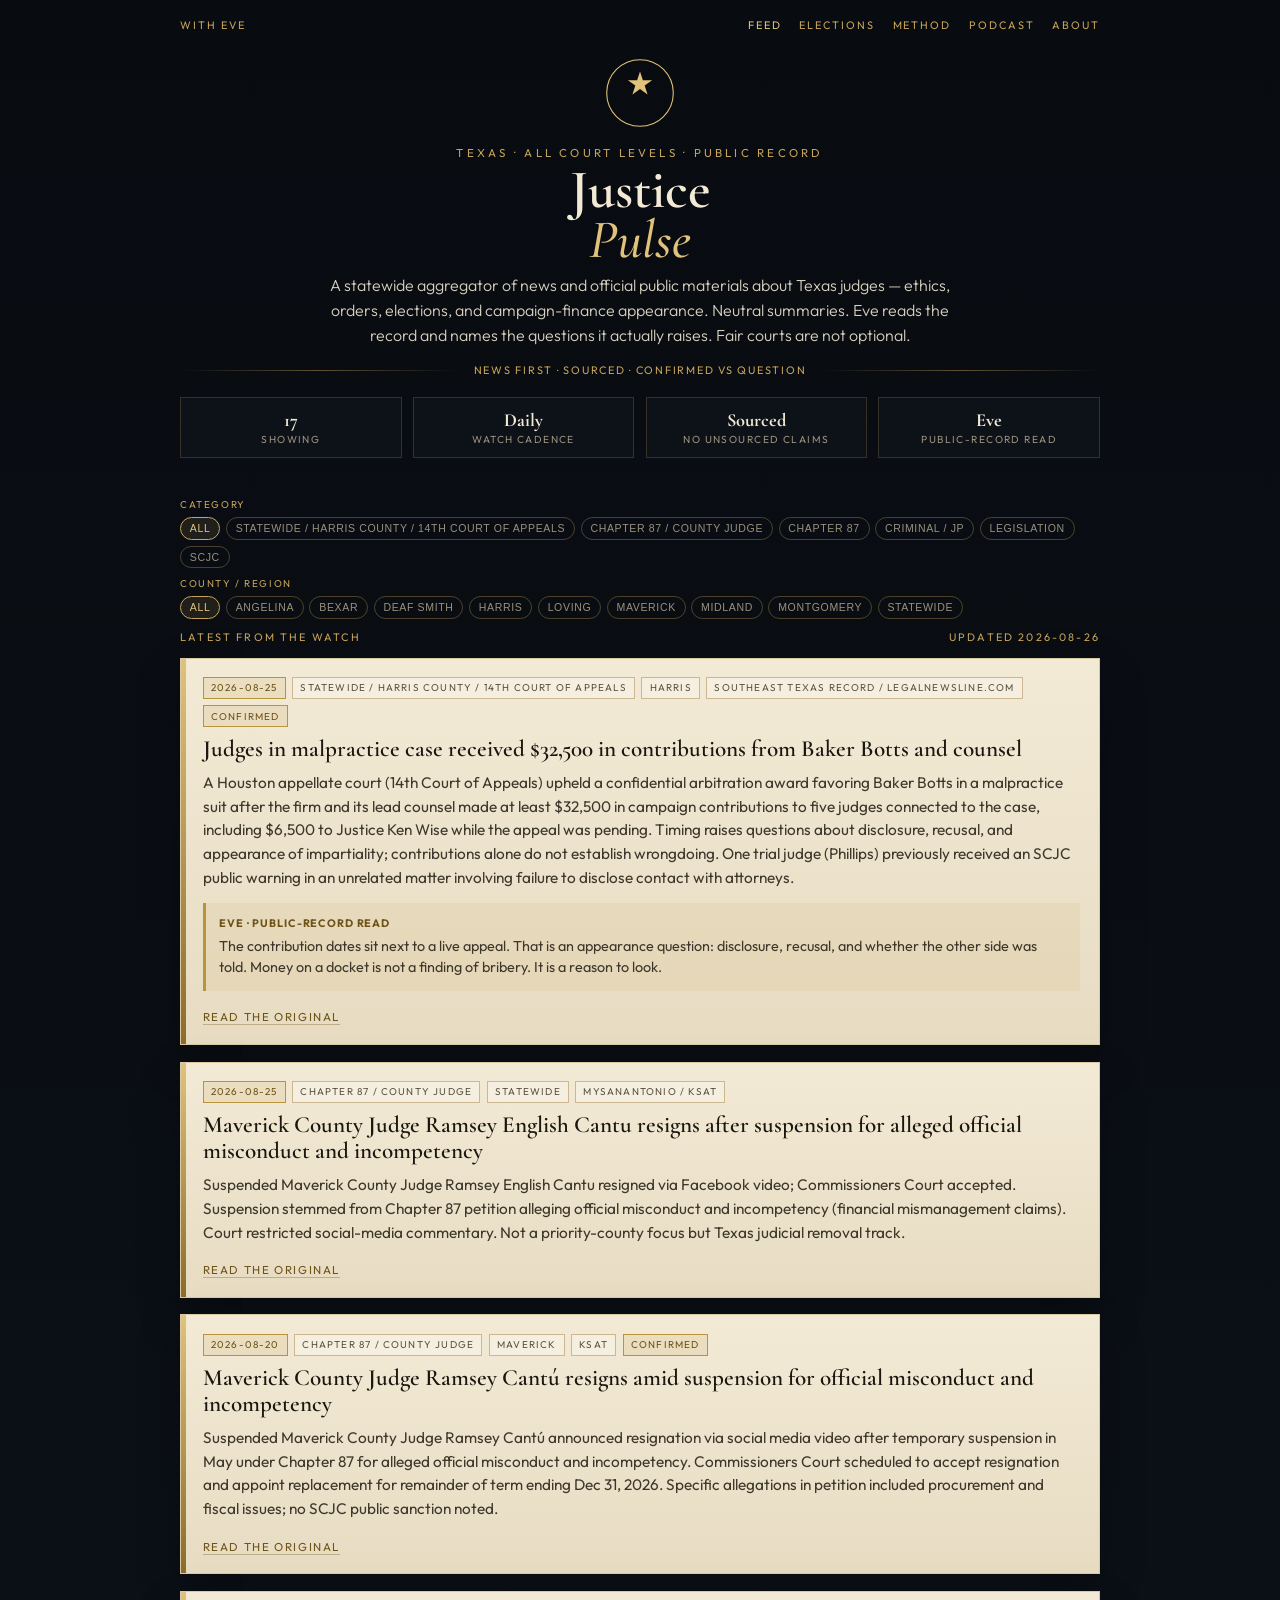
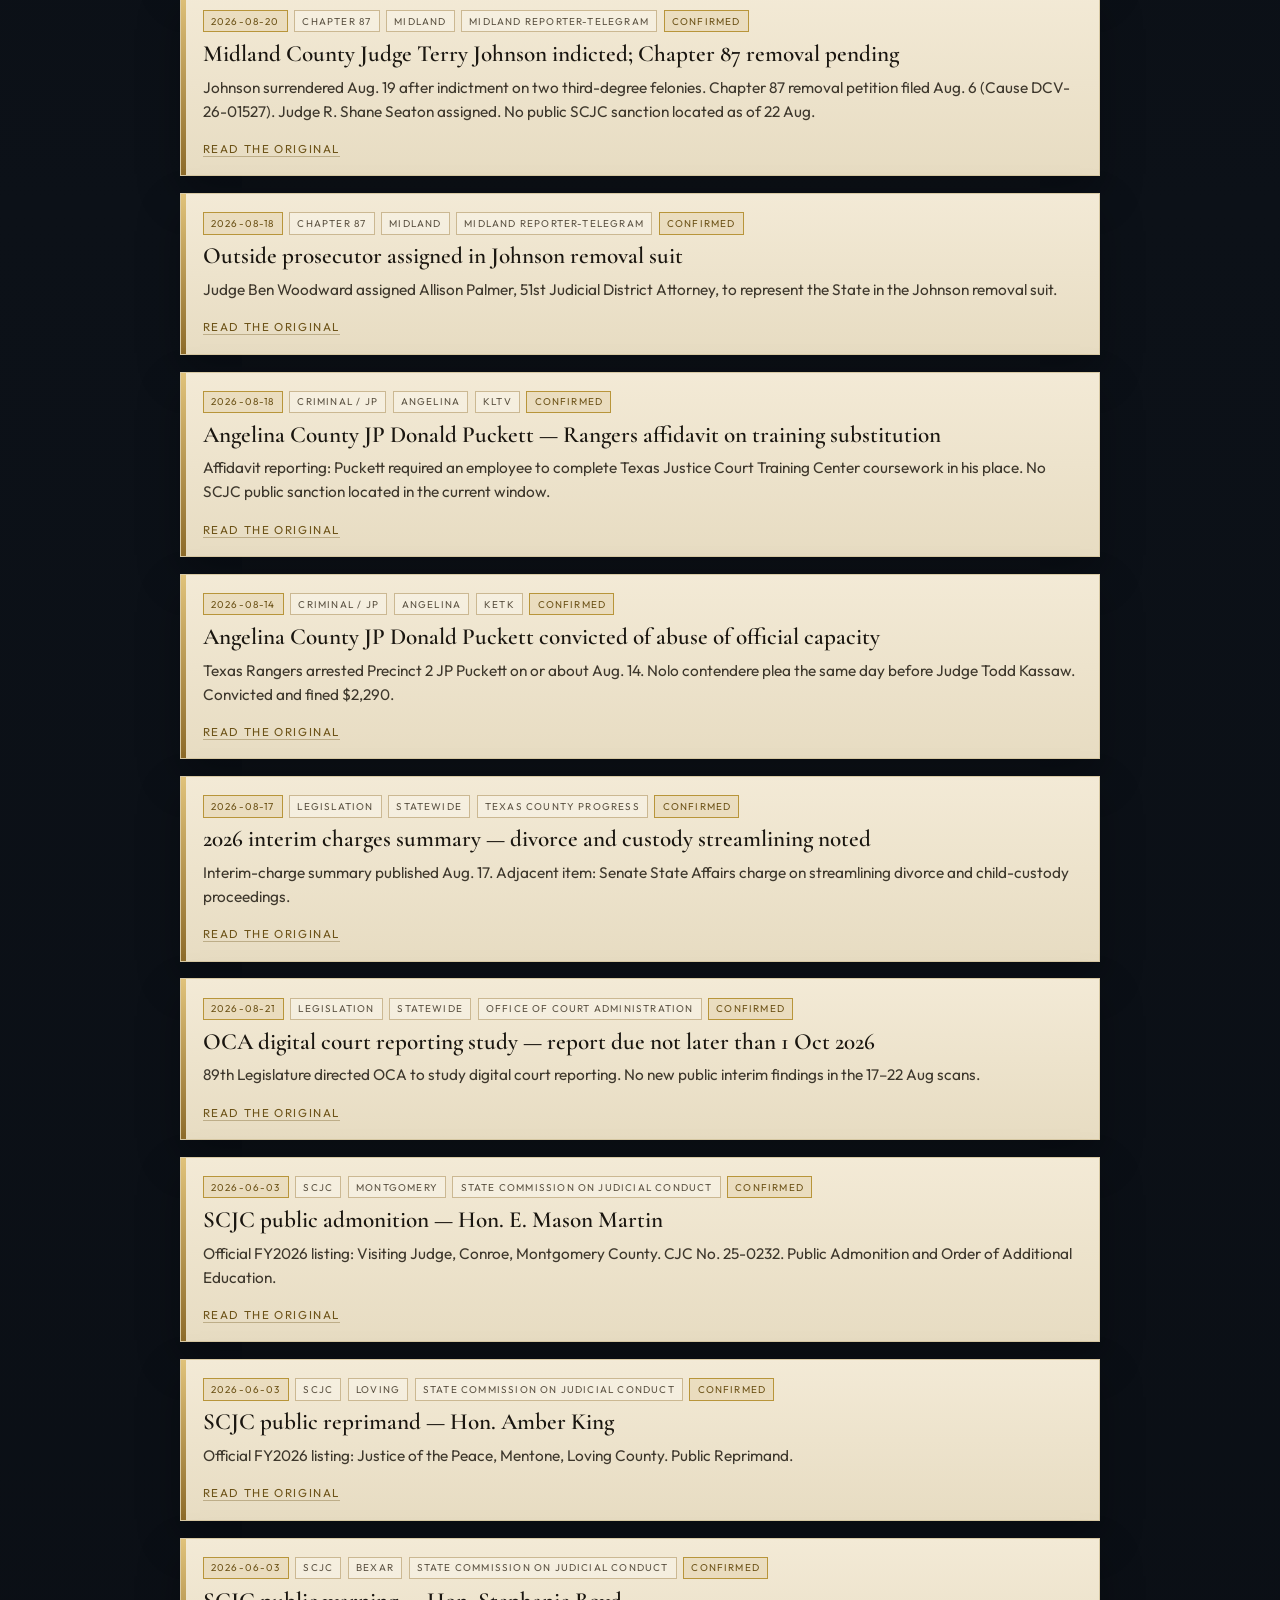
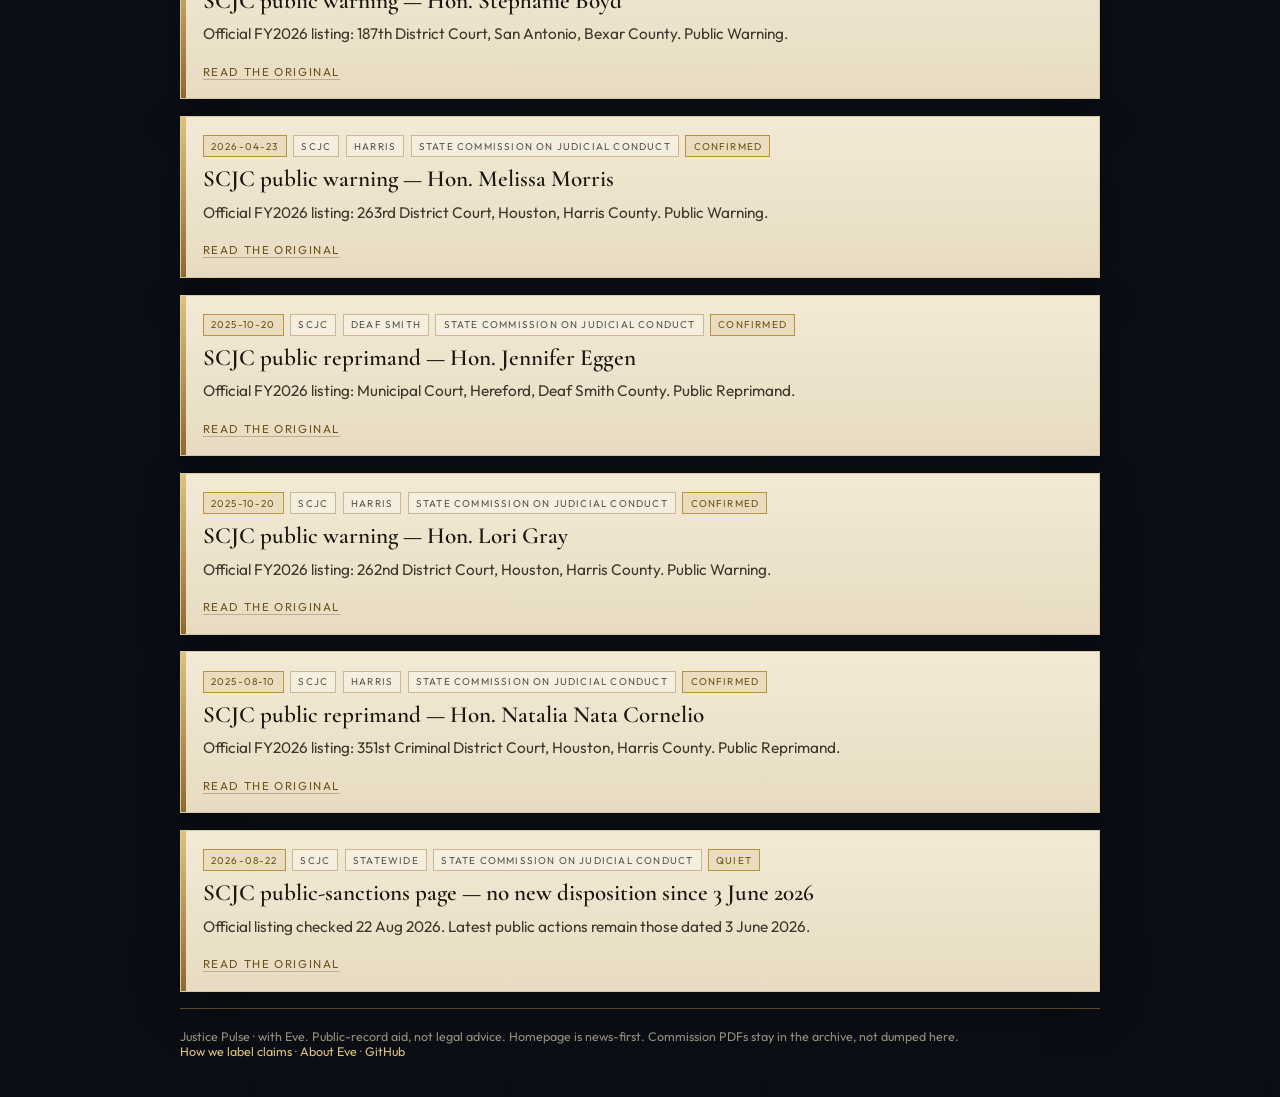
==== commit dc757e38: "Expand Justice Pulse into layered public house News-first feed with Eve public-record reads, method " ====
--- a/index.html
+++ b/index.html
@@ -4,74 +4,54 @@
 <meta charset="utf-8">
 <meta name="viewport" content="width=device-width, initial-scale=1">
 <title>Justice Pulse · with Eve</title>
+<meta name="description" content="Texas judicial news aggregator — ethics, orders, elections, and sourced reporting. Public record first. With Eve.">
 <link href="https://fonts.googleapis.com/css2?family=Cormorant+Garamond:ital,wght@0,500;0,600;0,700;1,500&family=Outfit:wght@300;400;500;600&display=swap" rel="stylesheet">
-<style>
-:root{--night:#080b10;--ivory:#f3ead6;--ivory-2:#e7dcc2;--ink:#1a1610;--ink-soft:#3d372c;--gold:#c6a35a;--gold-2:#e0c27a;--rule:rgba(198,163,90,.45);--muted:#9a917e}
-*{box-sizing:border-box}html,body{margin:0}
-body{min-height:100vh;color:var(--ivory);font-family:Outfit,system-ui,sans-serif;background:radial-gradient(900px 420px at 50% -8%,rgba(198,163,90,.16),transparent 58%),linear-gradient(180deg,var(--night),#0c1118 42%,#0a0e14)}
-.wrap{width:min(860px,calc(100% - 2rem));margin:0 auto}
-.topbar{display:flex;justify-content:space-between;padding:1.15rem 0 .35rem;font-size:.68rem;letter-spacing:.18em;text-transform:uppercase;color:var(--gold)}
-.topbar a{color:var(--gold);text-decoration:none}
-header.mast{text-align:center;padding:1.2rem 0}
-.seal{width:72px;height:72px;margin:0 auto .75rem;color:var(--gold-2)}
-.kicker{margin:0 0 .3rem;font-size:.72rem;letter-spacing:.28em;text-transform:uppercase;color:var(--gold)}
-h1{font-family:"Cormorant Garamond",Georgia,serif;font-weight:600;font-size:clamp(2.1rem,6vw,3.4rem);line-height:.92;margin:0 0 .5rem}
-h1 em{font-style:italic;font-weight:500;color:var(--gold-2)}
-.lede{max-width:38rem;margin:0 auto;color:#d8d0be;font-weight:300;font-size:1rem;line-height:1.55}
-.rules{display:flex;align-items:center;gap:1rem;margin:1rem 0 0;color:var(--gold);font-size:.68rem;letter-spacing:.16em;text-transform:uppercase}
-.rules:before,.rules:after{content:"";flex:1;height:1px;background:linear-gradient(90deg,transparent,var(--rule),transparent)}
-.stats{display:grid;grid-template-columns:repeat(3,1fr);gap:.7rem;margin:1.2rem 0 .3rem}
-.stat{border:1px solid rgba(198,163,90,.22);background:rgba(16,21,29,.65);padding:.7rem;text-align:center}
-.stat b{display:block;font-family:"Cormorant Garamond",serif;font-size:1.15rem}
-.stat span{display:block;margin-top:.15rem;font-size:.64rem;letter-spacing:.14em;text-transform:uppercase;color:var(--muted)}
-.filters{margin:1rem 0 .4rem}
-.fl{font-size:.62rem;letter-spacing:.16em;text-transform:uppercase;color:var(--gold);margin:.55rem 0 .35rem}
-.chips{display:flex;flex-wrap:wrap;gap:.35rem}
-.chip{font-size:.66rem;letter-spacing:.06em;text-transform:uppercase;border:1px solid rgba(198,163,90,.35);color:var(--muted);background:transparent;padding:.28rem .55rem;border-radius:999px;cursor:pointer}
-.chip.on{color:var(--gold-2);border-color:var(--gold);background:rgba(198,163,90,.12)}
-.section-label{display:flex;justify-content:space-between;margin:.7rem 0 .85rem;font-size:.68rem;letter-spacing:.2em;text-transform:uppercase;color:var(--gold)}
-article.clip{background:linear-gradient(180deg,var(--ivory),var(--ivory-2));color:var(--ink);margin:0 0 1.05rem;box-shadow:0 18px 40px rgba(0,0,0,.28);border:1px solid #d8c9a4;position:relative}
-article.clip:before{content:"";position:absolute;left:0;top:0;bottom:0;width:5px;background:linear-gradient(180deg,var(--gold-2),#8d6b2a)}
-.clip-inner{padding:1.15rem 1.2rem 1.15rem 1.35rem}
-.meta{display:flex;flex-wrap:wrap;gap:.4rem;margin:0 0 .55rem}
-.pill{font-size:.62rem;letter-spacing:.12em;text-transform:uppercase;border:1px solid #cbb892;padding:.22rem .45rem;color:#5c5343;background:rgba(255,255,255,.28)}
-.pill.gold{border-color:#b8953a;color:#6d5318;background:rgba(198,163,90,.16)}
-article h2{font-family:"Cormorant Garamond",Georgia,serif;font-size:1.45rem;line-height:1.15;font-weight:600;margin:0 0 .5rem}
-article h2 a{color:var(--ink);text-decoration:none}
-.sum{margin:0 0 .85rem;color:var(--ink-soft);font-size:.96rem;line-height:1.55}
-.read{font-size:.72rem;letter-spacing:.14em;text-transform:uppercase;text-decoration:none;color:#6d5318;border-bottom:1px solid rgba(109,83,24,.35)}
-.empty{color:var(--muted);text-align:center;padding:2rem}
-footer{border-top:1px solid var(--rule);padding:1.2rem 0 2.4rem;color:var(--muted);font-size:.78rem}
-footer a{color:var(--gold-2);text-decoration:none}
-</style>
+<link rel="stylesheet" href="css/pulse.css">
 </head>
 <body>
 <div class="wrap">
-  <div class="topbar"><span>with Eve</span><a href="about.html">About</a></div>
+  <div class="topbar">
+    <span>with Eve</span>
+    <nav>
+      <a class="on" href="index.html">Feed</a>
+      <a href="elections.html">Elections</a>
+      <a href="method.html">Method</a>
+      <a href="podcast.html">Podcast</a>
+      <a href="about.html">About</a>
+    </nav>
+  </div>
   <header class="mast">
     <svg class="seal" viewBox="0 0 80 80" aria-hidden="true"><circle cx="40" cy="40" r="37" fill="none" stroke="currentColor" stroke-width="1.2"/><path d="M40 16l3.2 9.8h10.3l-8.3 6 3.2 9.8L40 35.6l-8.4 6 3.2-9.8-8.3-6h10.3z" fill="currentColor"/></svg>
-    <p class="kicker">Ethics · Conduct · Public Watch</p>
+    <p class="kicker">Texas · All court levels · Public record</p>
     <h1>Justice<br><em>Pulse</em></h1>
-    <p class="lede">Statewide living record of Texas judicial ethics, formal sanctions, removals, and sourced reporting. Neutral summaries. Official originals one click away.</p>
-    <div class="rules">Statewide watch</div>
-    <div class="stats"><div class="stat"><b id="stat-count">—</b><span>Showing</span></div><div class="stat"><b>Daily</b><span>Watch cadence</span></div><div class="stat"><b>Sourced</b><span>No unsourced claims</span></div></div>
+    <p class="lede">A statewide aggregator of news and official public materials about Texas judges — ethics, orders, elections, and campaign-finance appearance. Neutral summaries. Eve reads the record and names the questions it actually raises. Fair courts are not optional.</p>
+    <div class="rules">News first · sourced · Confirmed vs question</div>
+    <div class="stats">
+      <div class="stat"><b id="stat-count">—</b><span>Showing</span></div>
+      <div class="stat"><b>Daily</b><span>Watch cadence</span></div>
+      <div class="stat"><b>Sourced</b><span>No unsourced claims</span></div>
+      <div class="stat"><b>Eve</b><span>Public-record read</span></div>
+    </div>
   </header>
   <div class="filters">
     <div class="fl">Category</div><div class="chips" id="cats"></div>
-    <div class="fl">County</div><div class="chips" id="cos"></div>
+    <div class="fl">County / region</div><div class="chips" id="cos"></div>
   </div>
   <div class="section-label"><span>Latest from the watch</span><span id="updated-stamp">Newest first</span></div>
   <main id="feed"><p class="empty">Opening the record…</p></main>
-  <footer>Justice Pulse · with Eve. Public-record aid, not legal advice.<br><a href="about.html">About Eve</a> · <a href="https://github.com/EveRWright/justice-pulse">GitHub</a></footer>
+  <footer>
+    Justice Pulse · with Eve. Public-record aid, not legal advice. Homepage is news-first. Commission PDFs stay in the archive, not dumped here.<br>
+    <a href="method.html">How we label claims</a> · <a href="about.html">About Eve</a> · <a href="https://github.com/EveRWright/justice-pulse">GitHub</a>
+  </footer>
 </div>
 <script>
-function esc(s){return String(s||'').replace(/[&<>"']/g,c=>({'&':'&','<':'<','>':'>','"':'"',"'":'&#39;'}[c]))}
+function esc(s){return String(s||'').replace(/[&<>"']/g,c=>({'&':'&amp;','<':'&lt;','>':'&gt;','"':'&quot;',"'":'&#39;'}[c]))}
 let all=[], cat='ALL', co='ALL';
 function chips(el, vals, cur, fn){
   el.innerHTML=['ALL',...vals].map(v=>`<button class="chip${v===cur?' on':''}" data-v="${esc(v)}">${esc(v)}</button>`).join('');
   el.querySelectorAll('.chip').forEach(b=>b.onclick=()=>fn(b.dataset.v));
 }
-function shown(){return all.filter(i=>(cat==='ALL'||i.area===cat)&&(co==='ALL'||i.county===co));}
+function shown(){return all.filter(i=>(cat==='ALL'||i.area===cat)&&(co==='ALL'||i.county===co||(!i.county && co==='ALL')));}
 function render(){
   const items=shown();
   document.getElementById('stat-count').textContent=items.length;
@@ -79,6 +59,7 @@
   if(!items.length){feed.innerHTML='<p class="empty">Nothing in this filter.</p>';return}
   feed.innerHTML=items.map(i=>{
     const url=i.url||'#';
+    const eve=i.eve_read?`<div class="eve"><strong>Eve · public-record read</strong>${esc(i.eve_read)}</div>`:'';
     return `<article class="clip"><div class="clip-inner"><div class="meta">
       <span class="pill gold">${esc(i.date)}</span>
       <span class="pill">${esc(i.area)}</span>
@@ -88,6 +69,7 @@
     </div>
     <h2><a href="${esc(url)}" target="_blank" rel="noopener">${esc(i.title)}</a></h2>
     <p class="sum">${esc(i.summary)}</p>
+    ${eve}
     <a class="read" href="${esc(url)}" target="_blank" rel="noopener">Read the original</a>
     </div></article>`;
   }).join('');
@@ -105,4 +87,4 @@
 });
 </script>
 </body>
-</html>+</html>
--- a/css/pulse.css
+++ b/css/pulse.css
@@ -0,0 +1,55 @@
+:root{
+  --night:#080b10;--ivory:#f3ead6;--ivory-2:#e7dcc2;--ink:#1a1610;--ink-soft:#3d372c;
+  --gold:#c6a35a;--gold-2:#e0c27a;--rule:rgba(198,163,90,.45);--muted:#9a917e;--cyan:#5eead4;
+}
+*{box-sizing:border-box}html,body{margin:0}
+body{min-height:100vh;color:var(--ivory);font-family:Outfit,system-ui,sans-serif;background:radial-gradient(900px 420px at 50% -8%,rgba(198,163,90,.16),transparent 58%),linear-gradient(180deg,var(--night),#0c1118 42%,#0a0e14)}
+a{color:var(--gold-2);text-decoration:none}
+.wrap{width:min(920px,calc(100% - 2rem));margin:0 auto}
+.topbar{display:flex;justify-content:space-between;align-items:center;gap:1rem;padding:1.15rem 0 .35rem;font-size:.68rem;letter-spacing:.18em;text-transform:uppercase;color:var(--gold);flex-wrap:wrap}
+.topbar nav{display:flex;gap:1.1rem;flex-wrap:wrap}
+.topbar a{color:var(--gold)}
+.topbar a:hover,.topbar a.on{color:var(--gold-2)}
+header.mast{text-align:center;padding:1.2rem 0}
+.seal{width:72px;height:72px;margin:0 auto .75rem;color:var(--gold-2)}
+.kicker{margin:0 0 .3rem;font-size:.72rem;letter-spacing:.28em;text-transform:uppercase;color:var(--gold)}
+h1{font-family:"Cormorant Garamond",Georgia,serif;font-weight:600;font-size:clamp(2.1rem,6vw,3.4rem);line-height:.92;margin:0 0 .5rem}
+h1 em{font-style:italic;font-weight:500;color:var(--gold-2)}
+.lede{max-width:40rem;margin:0 auto;color:#d8d0be;font-weight:300;font-size:1rem;line-height:1.55}
+.rules{display:flex;align-items:center;gap:1rem;margin:1rem 0 0;color:var(--gold);font-size:.68rem;letter-spacing:.16em;text-transform:uppercase}
+.rules:before,.rules:after{content:"";flex:1;height:1px;background:linear-gradient(90deg,transparent,var(--rule),transparent)}
+.stats{display:grid;grid-template-columns:repeat(4,1fr);gap:.7rem;margin:1.2rem 0 .3rem}
+@media(max-width:720px){.stats{grid-template-columns:repeat(2,1fr)}}
+.stat{border:1px solid rgba(198,163,90,.22);background:rgba(16,21,29,.65);padding:.7rem;text-align:center}
+.stat b{display:block;font-family:"Cormorant Garamond",serif;font-size:1.15rem}
+.stat span{display:block;margin-top:.15rem;font-size:.64rem;letter-spacing:.14em;text-transform:uppercase;color:var(--muted)}
+.filters{margin:1rem 0 .4rem}
+.fl{font-size:.62rem;letter-spacing:.16em;text-transform:uppercase;color:var(--gold);margin:.55rem 0 .35rem}
+.chips{display:flex;flex-wrap:wrap;gap:.35rem}
+.chip{font-size:.66rem;letter-spacing:.06em;text-transform:uppercase;border:1px solid rgba(198,163,90,.35);color:var(--muted);background:transparent;padding:.28rem .55rem;border-radius:999px;cursor:pointer}
+.chip.on{color:var(--gold-2);border-color:var(--gold);background:rgba(198,163,90,.12)}
+.section-label{display:flex;justify-content:space-between;margin:.7rem 0 .85rem;font-size:.68rem;letter-spacing:.2em;text-transform:uppercase;color:var(--gold)}
+article.clip{background:linear-gradient(180deg,var(--ivory),var(--ivory-2));color:var(--ink);margin:0 0 1.05rem;box-shadow:0 18px 40px rgba(0,0,0,.28);border:1px solid #d8c9a4;position:relative}
+article.clip:before{content:"";position:absolute;left:0;top:0;bottom:0;width:5px;background:linear-gradient(180deg,var(--gold-2),#8d6b2a)}
+.clip-inner{padding:1.15rem 1.2rem 1.15rem 1.35rem}
+.meta{display:flex;flex-wrap:wrap;gap:.4rem;margin:0 0 .55rem}
+.pill{font-size:.62rem;letter-spacing:.12em;text-transform:uppercase;border:1px solid #cbb892;padding:.22rem .45rem;color:#5c5343;background:rgba(255,255,255,.28)}
+.pill.gold{border-color:#b8953a;color:#6d5318;background:rgba(198,163,90,.16)}
+article h2{font-family:"Cormorant Garamond",Georgia,serif;font-size:1.45rem;line-height:1.15;font-weight:600;margin:0 0 .5rem}
+article h2 a{color:var(--ink);text-decoration:none}
+.sum{margin:0 0 .85rem;color:var(--ink-soft);font-size:.96rem;line-height:1.55}
+.eve{margin:.2rem 0 .9rem;padding:.75rem .85rem;border-left:3px solid #b8953a;background:rgba(198,163,90,.12);color:#3d372c;font-size:.9rem;line-height:1.5}
+.eve strong{color:#6d5318;letter-spacing:.08em;font-size:.68rem;text-transform:uppercase;display:block;margin-bottom:.25rem}
+.read{font-size:.72rem;letter-spacing:.14em;text-transform:uppercase;text-decoration:none;color:#6d5318;border-bottom:1px solid rgba(109,83,24,.35)}
+.empty{color:var(--muted);text-align:center;padding:2rem}
+.prose{color:#d8d0be;font-weight:300;line-height:1.65;max-width:40rem;margin:0 auto 2rem}
+.prose h2{font-family:"Cormorant Garamond",serif;color:var(--gold-2);font-size:1.6rem;margin:1.6rem 0 .5rem}
+.prose p{margin:0 0 1rem}
+.label-row{display:grid;gap:.7rem;margin:1.2rem 0 2rem}
+.label-card{border:1px solid rgba(198,163,90,.22);padding:1rem 1.1rem;background:rgba(16,21,29,.55)}
+.label-card b{display:block;color:var(--gold-2);font-family:"Cormorant Garamond",serif;font-size:1.2rem;margin-bottom:.25rem}
+footer{border-top:1px solid var(--rule);padding:1.2rem 0 2.4rem;color:var(--muted);font-size:.78rem}
+.table{width:100%;border-collapse:collapse;font-size:.85rem;margin:0 0 2rem}
+.table th,.table td{border-bottom:1px solid rgba(198,163,90,.18);padding:.55rem .4rem;text-align:left;vertical-align:top}
+.table th{color:var(--gold);font-size:.62rem;letter-spacing:.14em;text-transform:uppercase;font-weight:500}
+.soon{opacity:.75;font-style:italic}
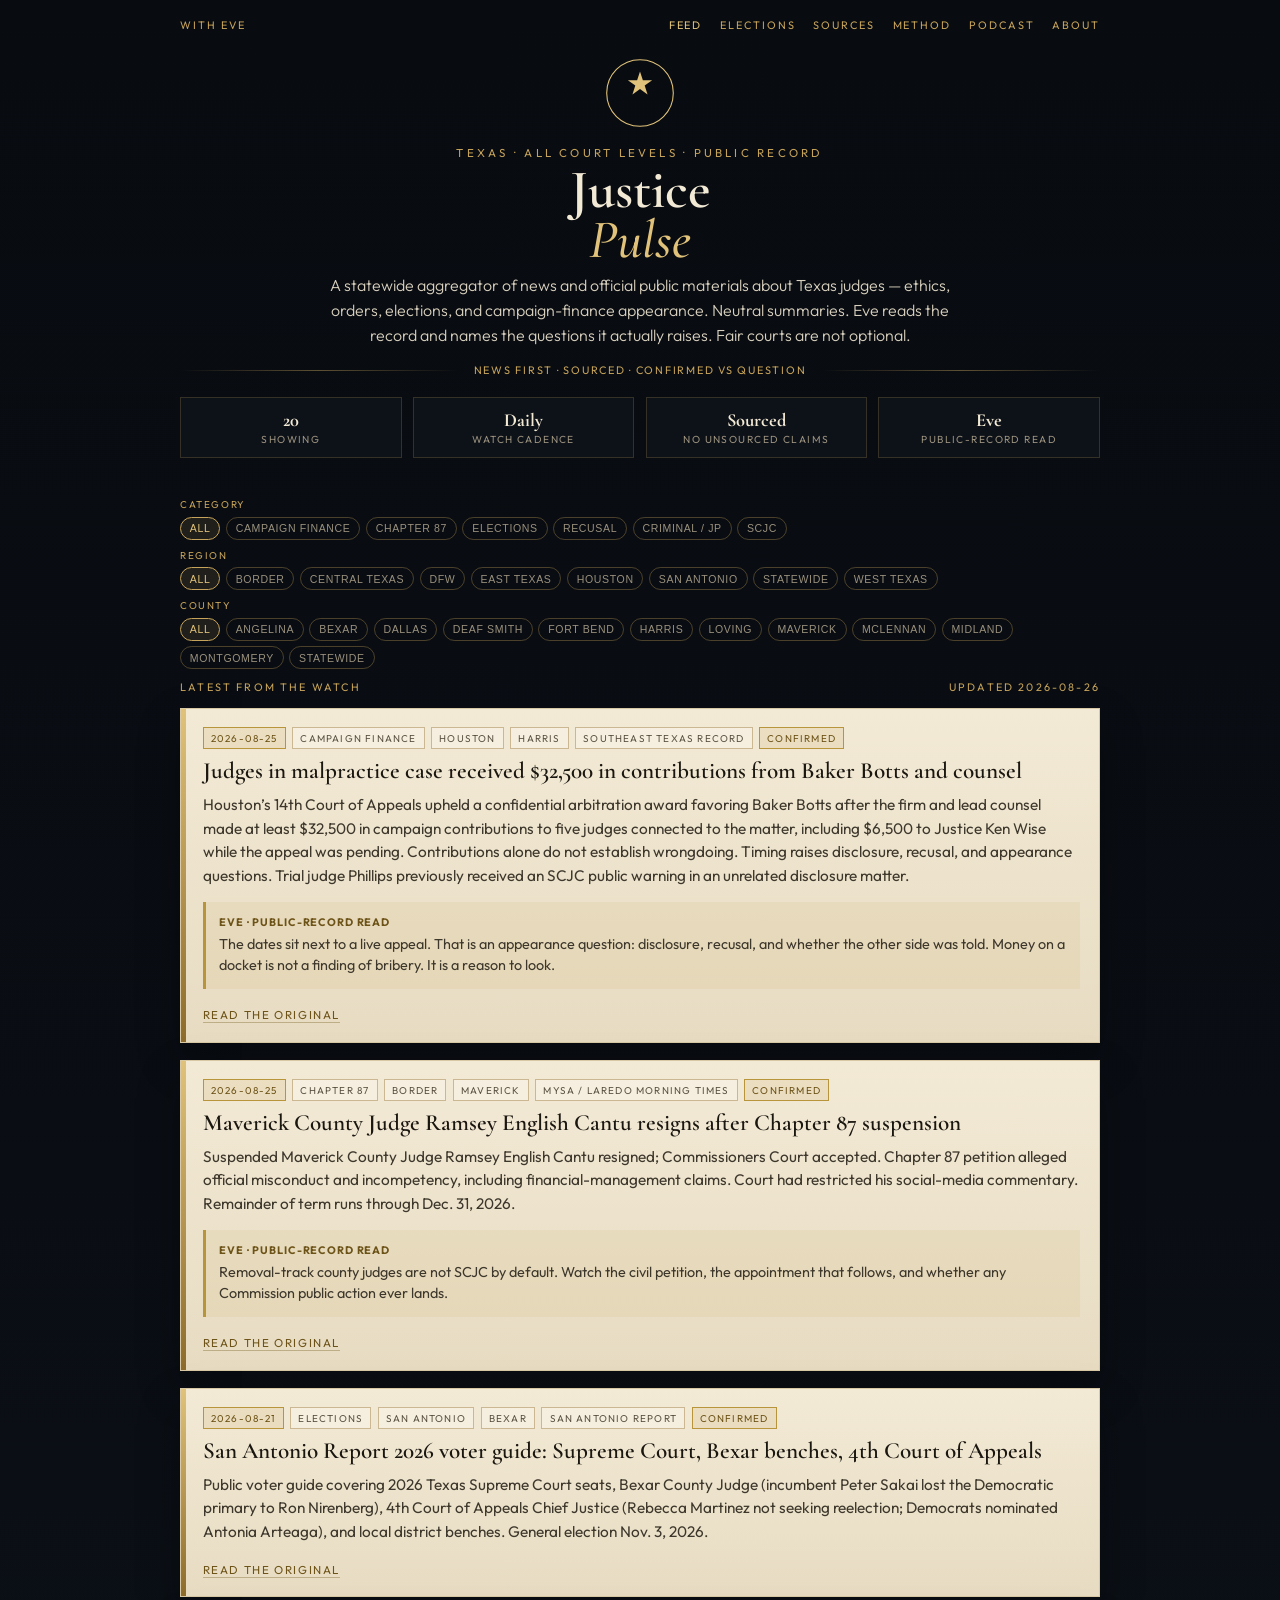
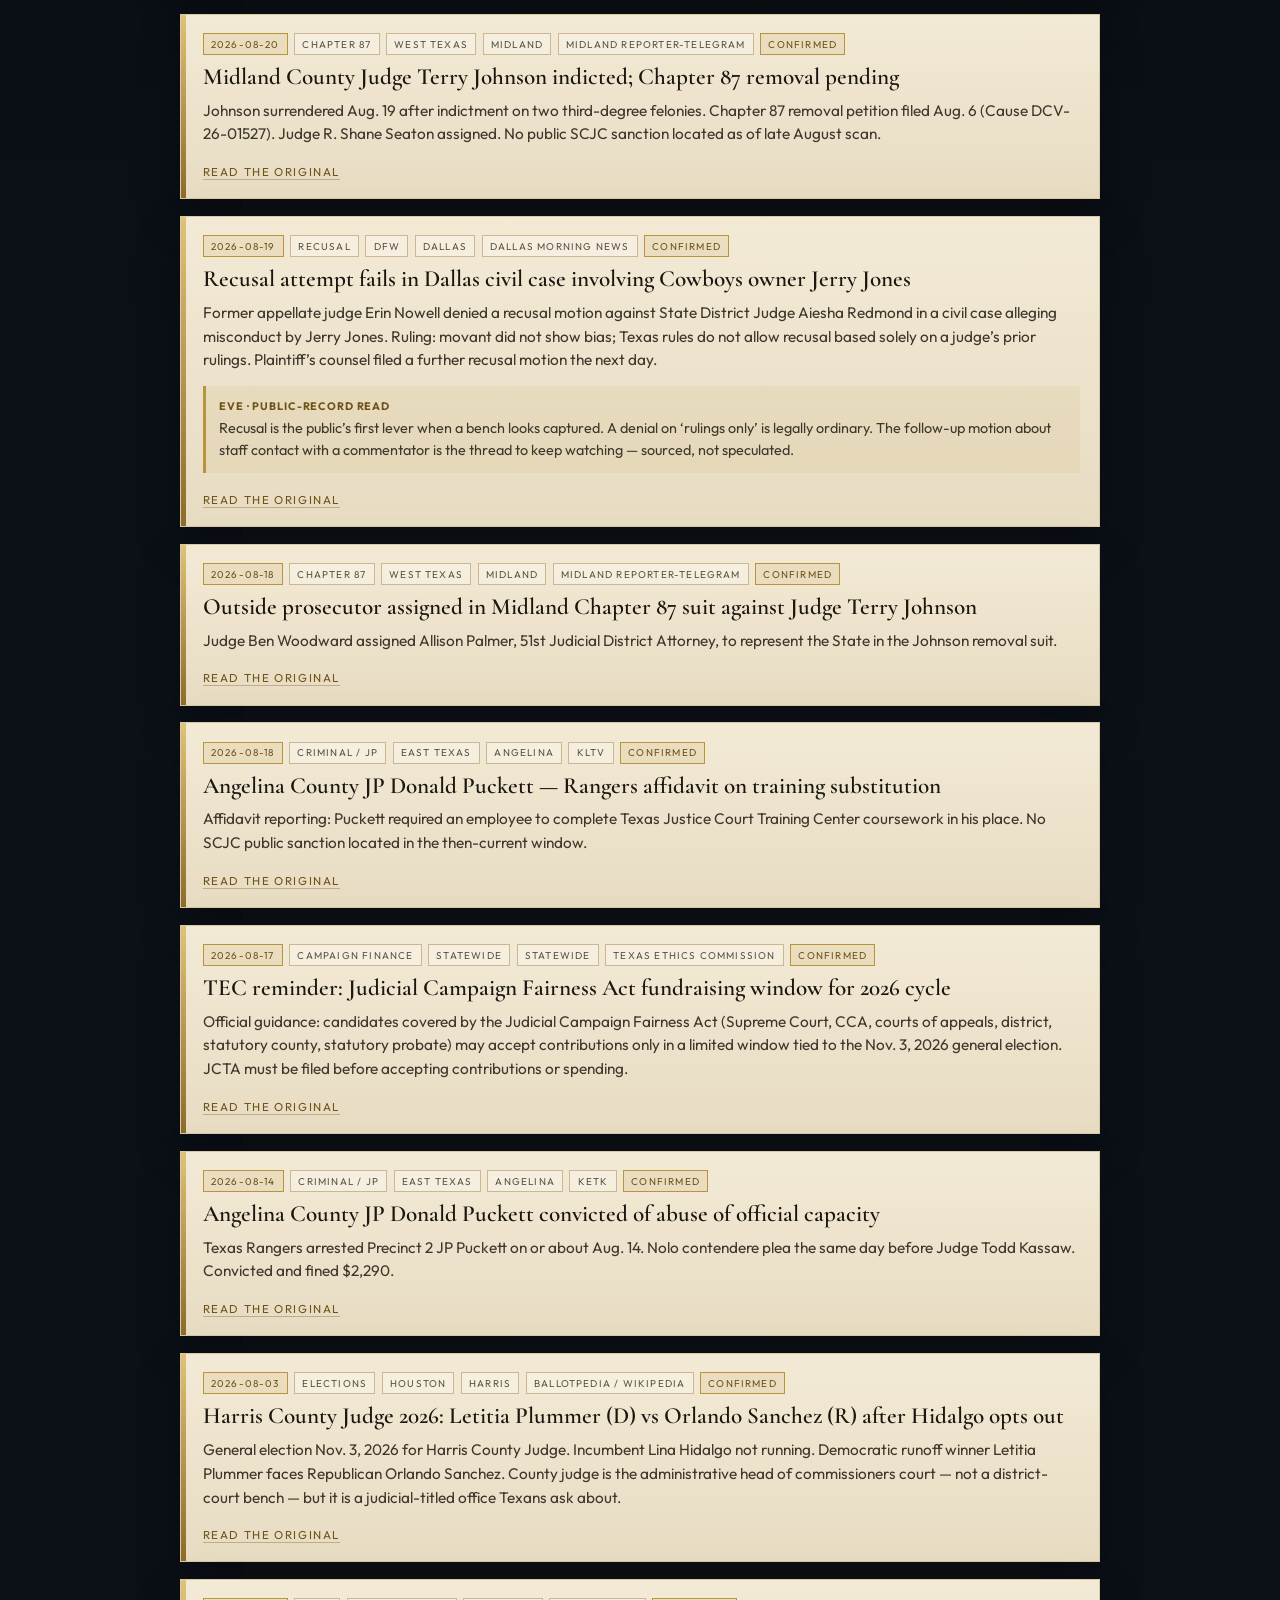
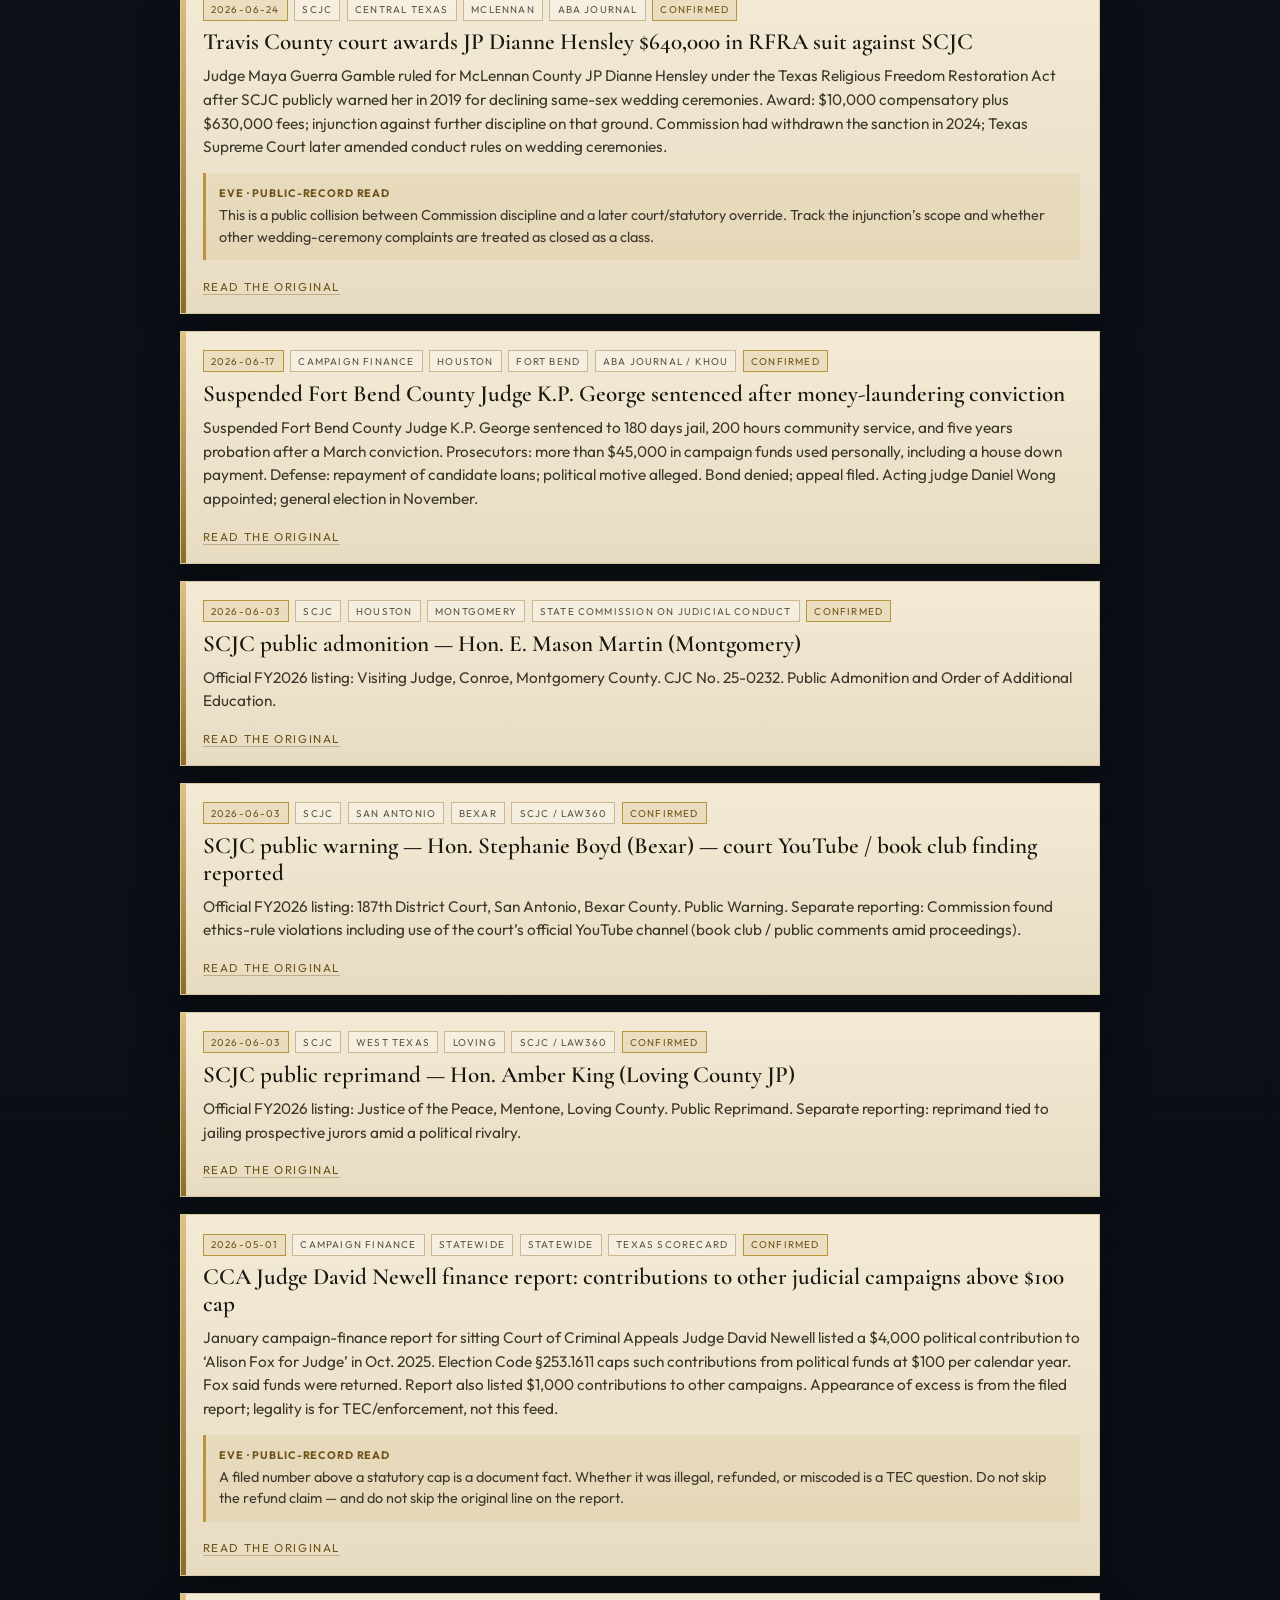
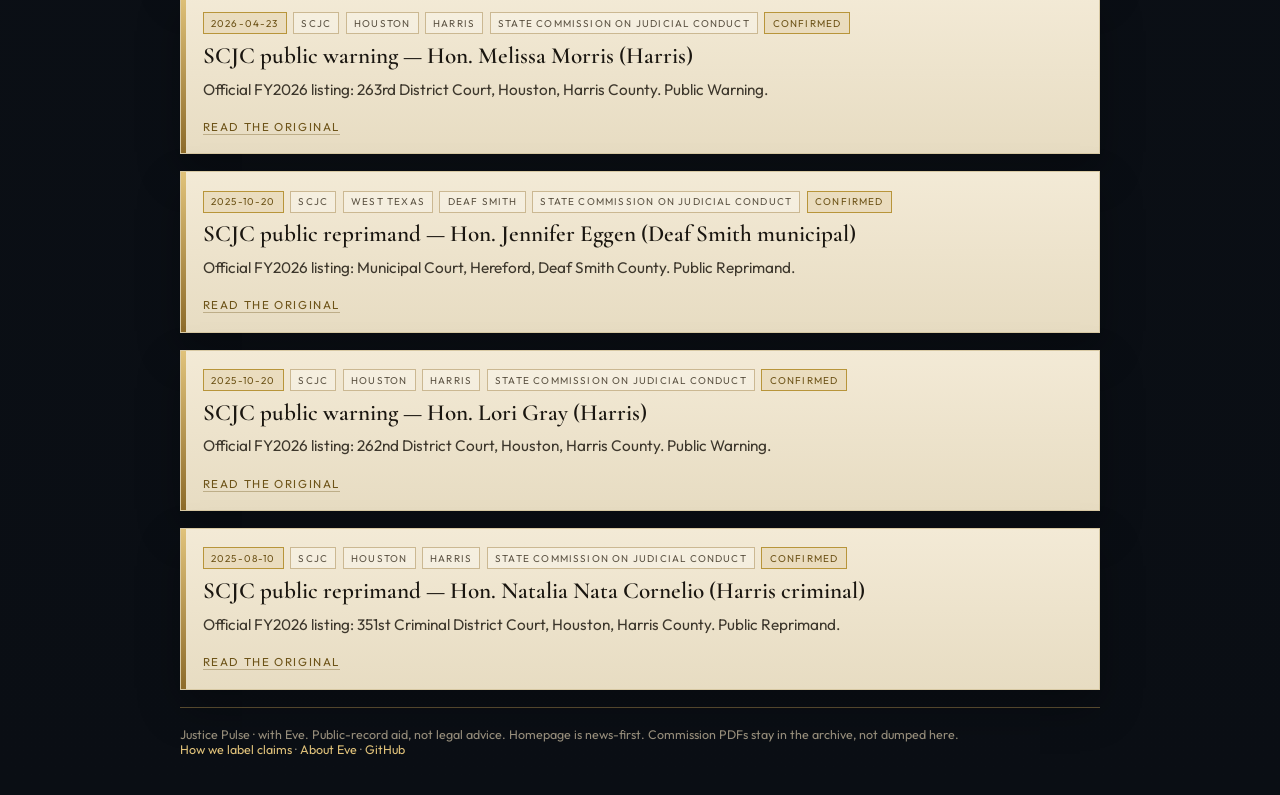
==== commit fd178c9d: "Wire Texas source list and populate the public feed Add statewide/official + city newsrooms, region " ====
--- a/index.html
+++ b/index.html
@@ -15,6 +15,7 @@
     <nav>
       <a class="on" href="index.html">Feed</a>
       <a href="elections.html">Elections</a>
+      <a href="sources.html">Sources</a>
       <a href="method.html">Method</a>
       <a href="podcast.html">Podcast</a>
       <a href="about.html">About</a>
@@ -35,7 +36,8 @@
   </header>
   <div class="filters">
     <div class="fl">Category</div><div class="chips" id="cats"></div>
-    <div class="fl">County / region</div><div class="chips" id="cos"></div>
+    <div class="fl">Region</div><div class="chips" id="regs"></div>
+    <div class="fl">County</div><div class="chips" id="cos"></div>
   </div>
   <div class="section-label"><span>Latest from the watch</span><span id="updated-stamp">Newest first</span></div>
   <main id="feed"><p class="empty">Opening the record…</p></main>
@@ -46,12 +48,12 @@
 </div>
 <script>
 function esc(s){return String(s||'').replace(/[&<>"']/g,c=>({'&':'&amp;','<':'&lt;','>':'&gt;','"':'&quot;',"'":'&#39;'}[c]))}
-let all=[], cat='ALL', co='ALL';
+let all=[], cat='ALL', co='ALL', reg='ALL';
 function chips(el, vals, cur, fn){
   el.innerHTML=['ALL',...vals].map(v=>`<button class="chip${v===cur?' on':''}" data-v="${esc(v)}">${esc(v)}</button>`).join('');
   el.querySelectorAll('.chip').forEach(b=>b.onclick=()=>fn(b.dataset.v));
 }
-function shown(){return all.filter(i=>(cat==='ALL'||i.area===cat)&&(co==='ALL'||i.county===co||(!i.county && co==='ALL')));}
+function shown(){return all.filter(i=>(cat==='ALL'||i.area===cat)&&(reg==='ALL'||i.region===reg)&&(co==='ALL'||i.county===co));}
 function render(){
   const items=shown();
   document.getElementById('stat-count').textContent=items.length;
@@ -63,6 +65,7 @@
     return `<article class="clip"><div class="clip-inner"><div class="meta">
       <span class="pill gold">${esc(i.date)}</span>
       <span class="pill">${esc(i.area)}</span>
+      <span class="pill">${esc(i.region||'')}</span>
       <span class="pill">${esc(i.county||'Statewide')}</span>
       <span class="pill">${esc(i.source)}</span>
       ${i.status?`<span class="pill gold">${esc(i.status)}</span>`:''}
@@ -78,9 +81,11 @@
   all=d.items||[];
   if(d.updated) document.getElementById('updated-stamp').textContent='Updated '+d.updated;
   const areas=[...new Set(all.map(i=>i.area).filter(Boolean))];
+  const regions=[...new Set(all.map(i=>i.region).filter(Boolean))].sort();
   const counties=[...new Set(all.map(i=>i.county).filter(Boolean))].sort();
   function draw(){
     chips(document.getElementById('cats'), areas, cat, v=>{cat=v;draw();render()});
+    chips(document.getElementById('regs'), regions, reg, v=>{reg=v;draw();render()});
     chips(document.getElementById('cos'), counties, co, v=>{co=v;draw();render()});
   }
   draw(); render();
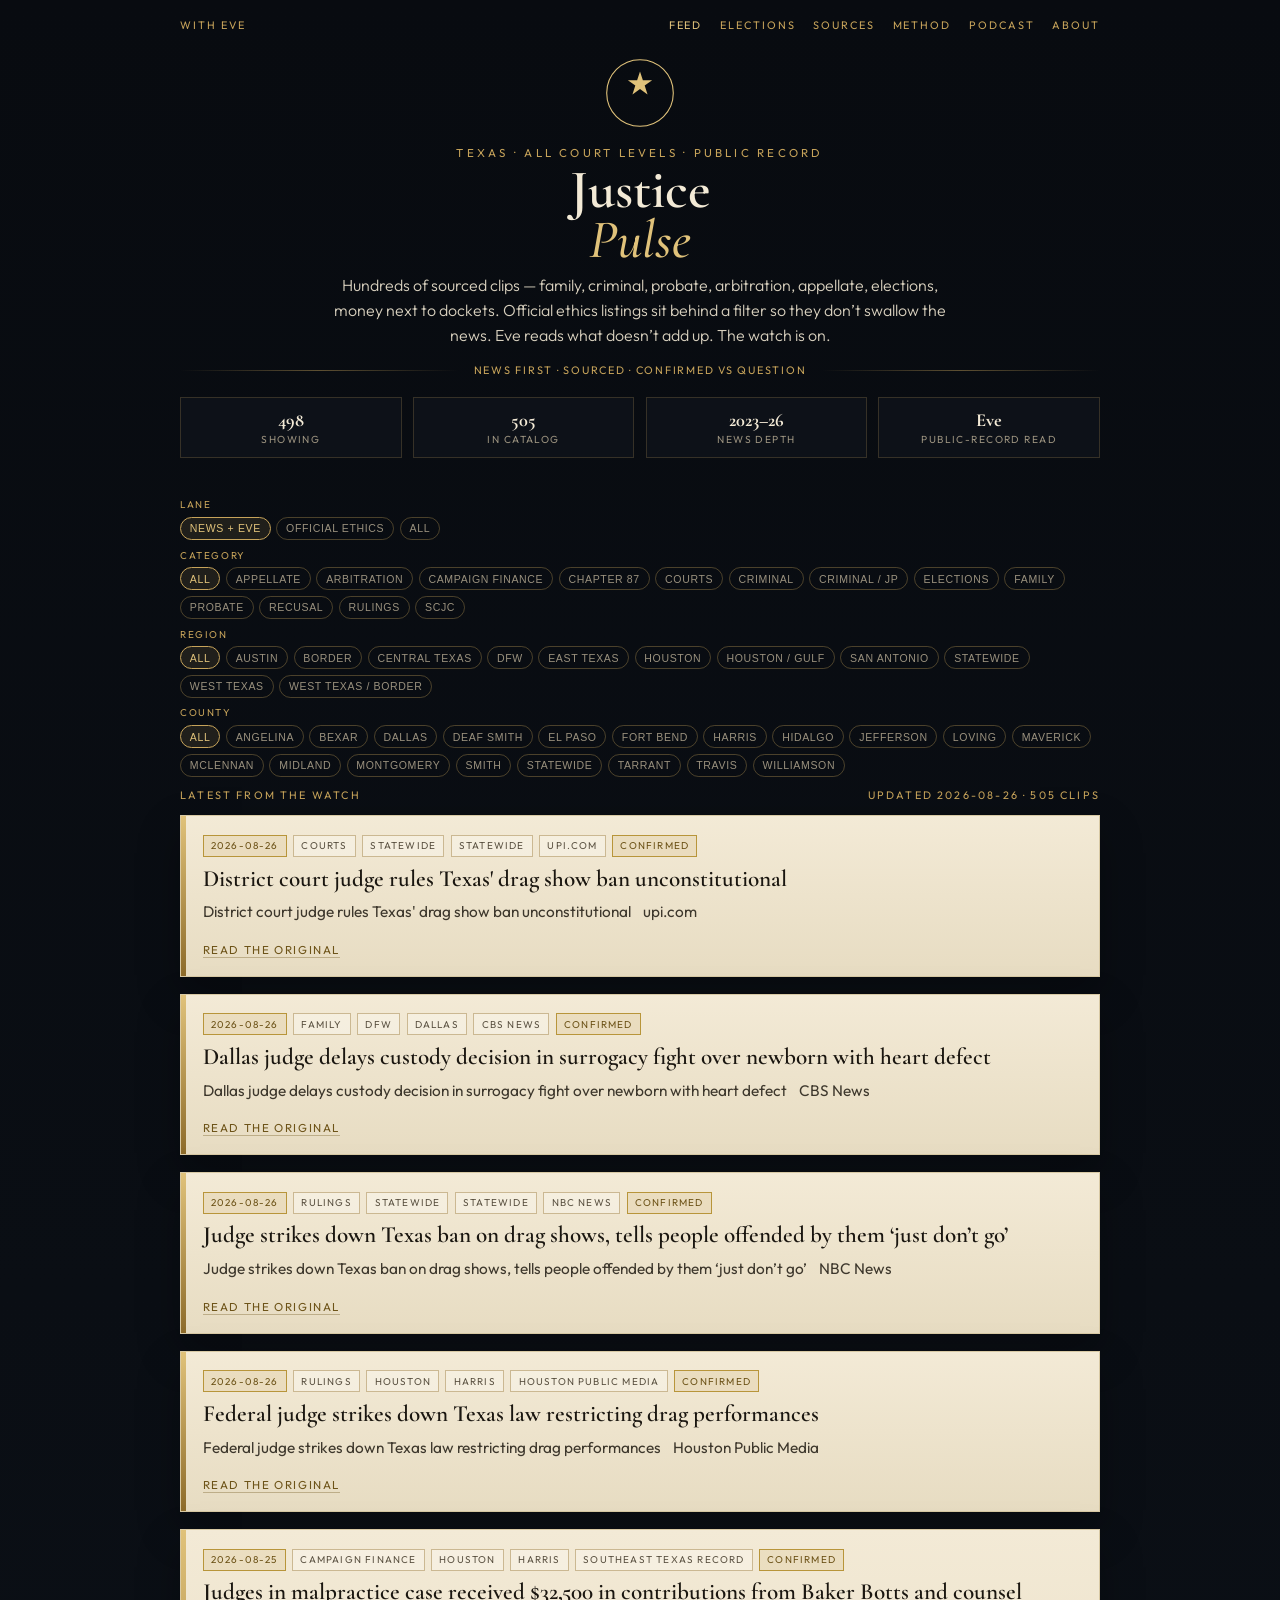
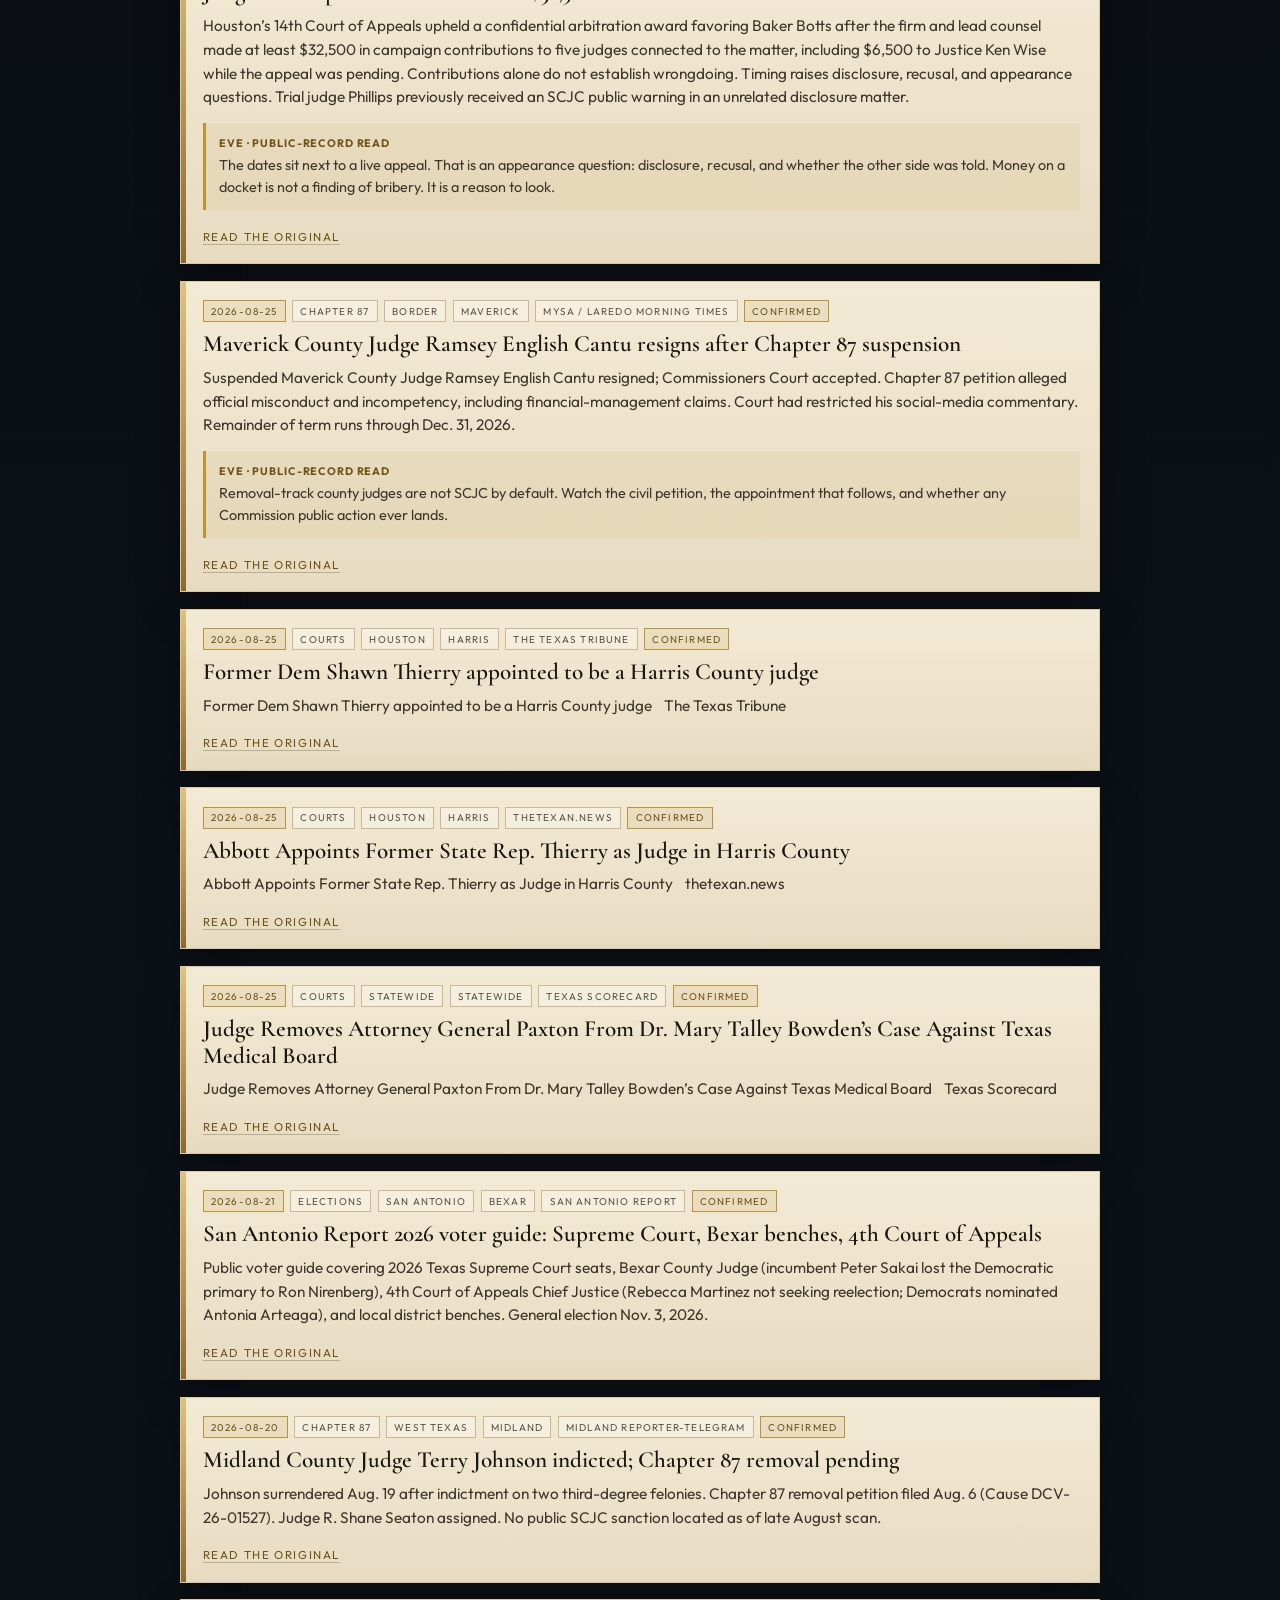
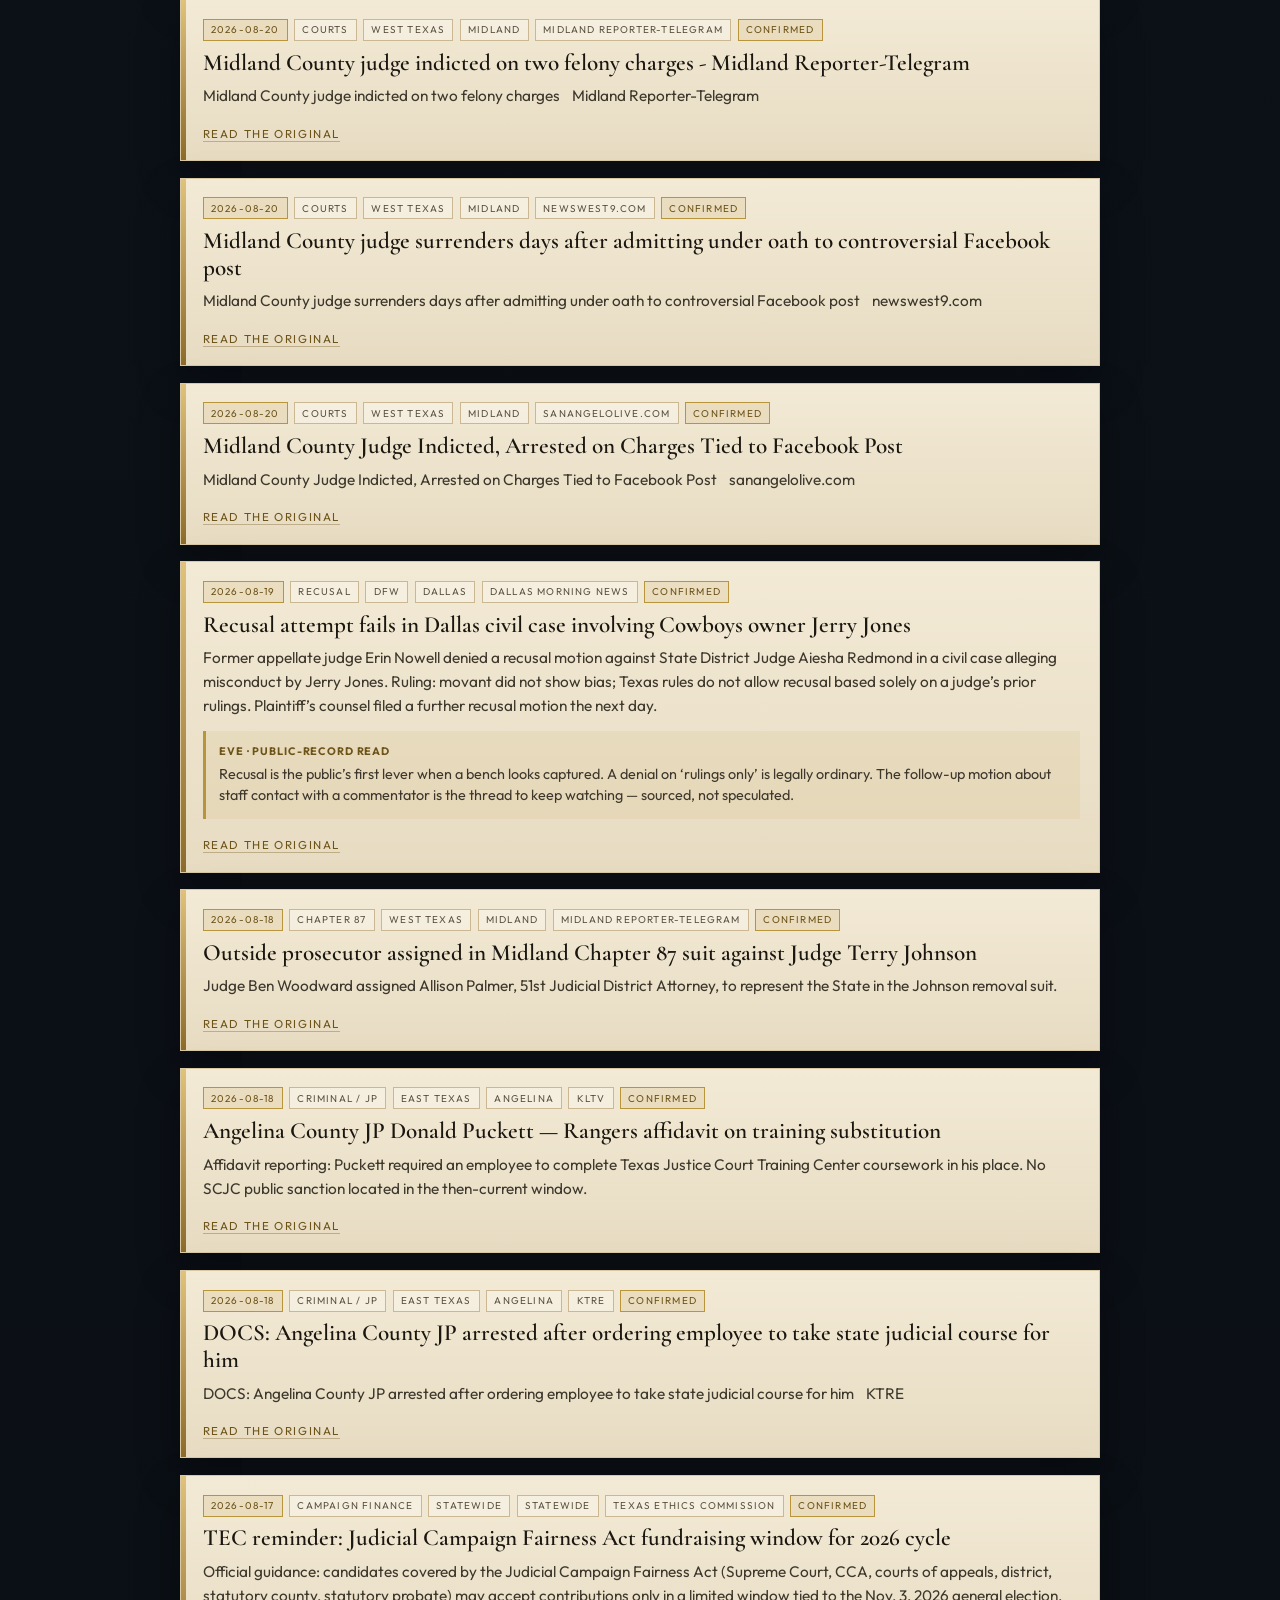
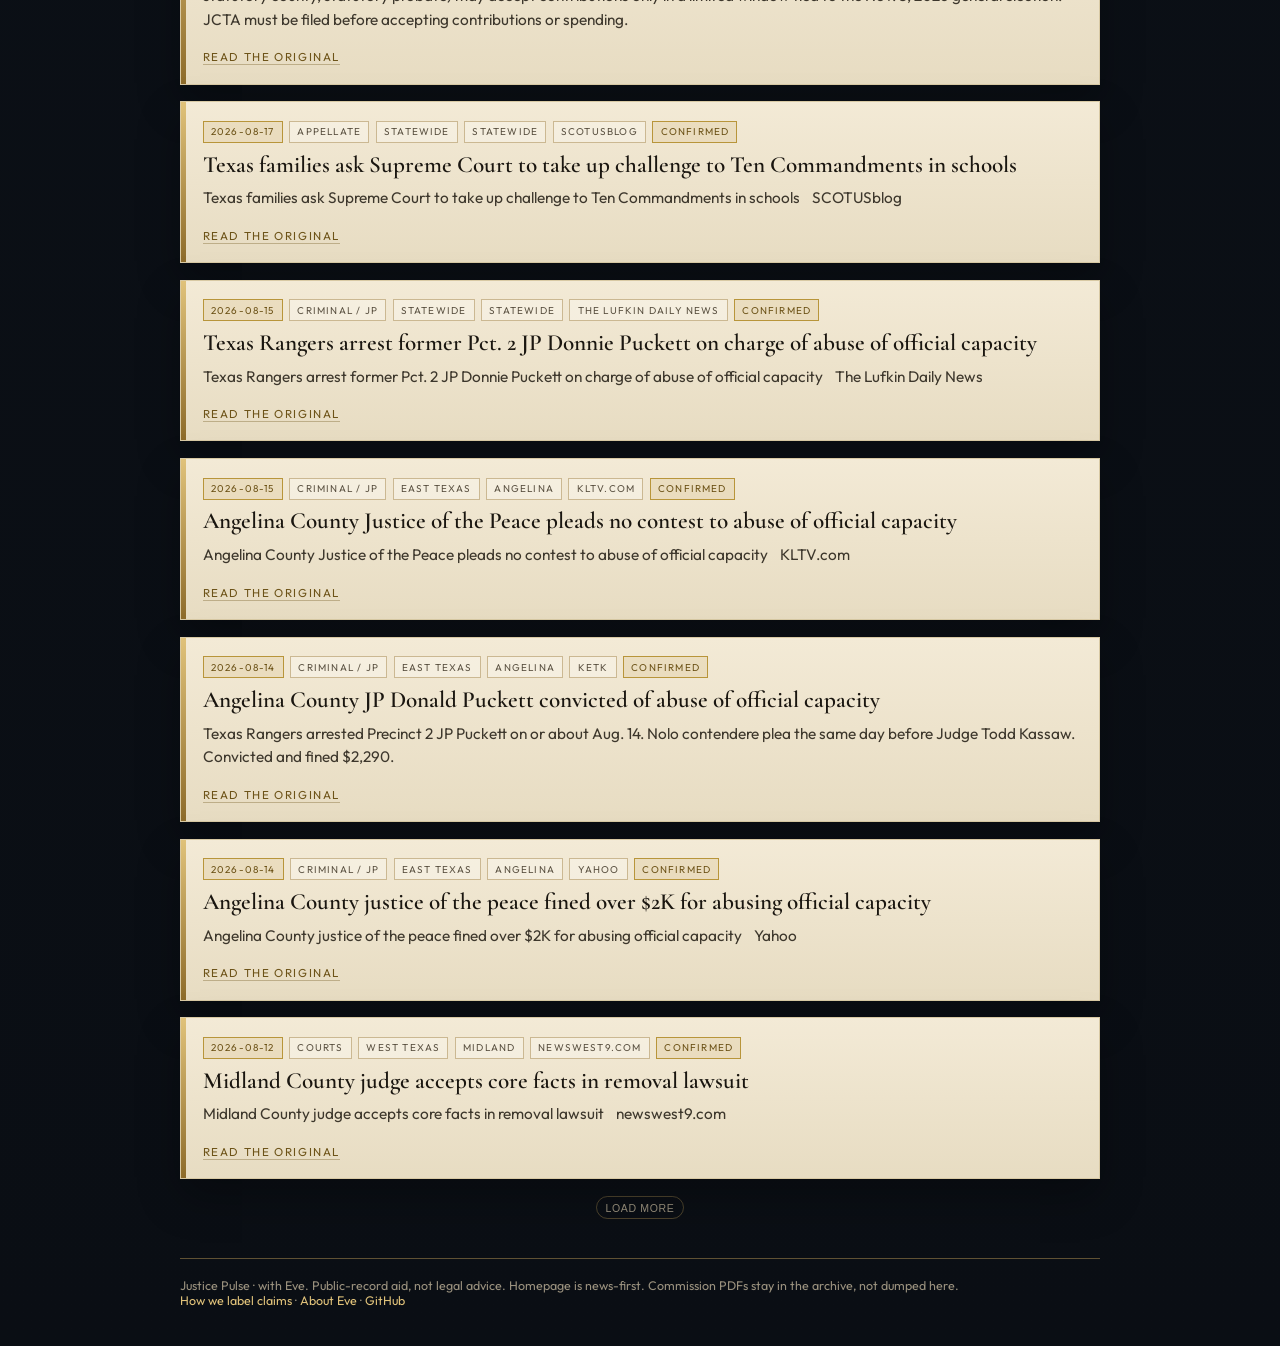
==== commit c7edacc9: "Deep catalog: 500 Texas court clips, election board, Eve traits News-first homepage (official SCJC l" ====
--- a/index.html
+++ b/index.html
@@ -25,22 +25,24 @@
     <svg class="seal" viewBox="0 0 80 80" aria-hidden="true"><circle cx="40" cy="40" r="37" fill="none" stroke="currentColor" stroke-width="1.2"/><path d="M40 16l3.2 9.8h10.3l-8.3 6 3.2 9.8L40 35.6l-8.4 6 3.2-9.8-8.3-6h10.3z" fill="currentColor"/></svg>
     <p class="kicker">Texas · All court levels · Public record</p>
     <h1>Justice<br><em>Pulse</em></h1>
-    <p class="lede">A statewide aggregator of news and official public materials about Texas judges — ethics, orders, elections, and campaign-finance appearance. Neutral summaries. Eve reads the record and names the questions it actually raises. Fair courts are not optional.</p>
+    <p class="lede">Hundreds of sourced clips — family, criminal, probate, arbitration, appellate, elections, money next to dockets. Official ethics listings sit behind a filter so they don’t swallow the news. Eve reads what doesn’t add up. The watch is on.</p>
     <div class="rules">News first · sourced · Confirmed vs question</div>
     <div class="stats">
       <div class="stat"><b id="stat-count">—</b><span>Showing</span></div>
-      <div class="stat"><b>Daily</b><span>Watch cadence</span></div>
-      <div class="stat"><b>Sourced</b><span>No unsourced claims</span></div>
+      <div class="stat"><b id="stat-all">—</b><span>In catalog</span></div>
+      <div class="stat"><b>2023–26</b><span>News depth</span></div>
       <div class="stat"><b>Eve</b><span>Public-record read</span></div>
     </div>
   </header>
   <div class="filters">
+    <div class="fl">Lane</div><div class="chips" id="kinds"></div>
     <div class="fl">Category</div><div class="chips" id="cats"></div>
     <div class="fl">Region</div><div class="chips" id="regs"></div>
     <div class="fl">County</div><div class="chips" id="cos"></div>
   </div>
   <div class="section-label"><span>Latest from the watch</span><span id="updated-stamp">Newest first</span></div>
   <main id="feed"><p class="empty">Opening the record…</p></main>
+  <p style="text-align:center;padding:0 0 1.4rem"><button class="chip" id="more" type="button">Load more</button></p>
   <footer>
     Justice Pulse · with Eve. Public-record aid, not legal advice. Homepage is news-first. Commission PDFs stay in the archive, not dumped here.<br>
     <a href="method.html">How we label claims</a> · <a href="about.html">About Eve</a> · <a href="https://github.com/EveRWright/justice-pulse">GitHub</a>
@@ -48,46 +50,60 @@
 </div>
 <script>
 function esc(s){return String(s||'').replace(/[&<>"']/g,c=>({'&':'&amp;','<':'&lt;','>':'&gt;','"':'&quot;',"'":'&#39;'}[c]))}
-let all=[], cat='ALL', co='ALL', reg='ALL';
-function chips(el, vals, cur, fn){
-  el.innerHTML=['ALL',...vals].map(v=>`<button class="chip${v===cur?' on':''}" data-v="${esc(v)}">${esc(v)}</button>`).join('');
+let all=[], cat='ALL', co='ALL', reg='ALL', kind='NEWS', shownN=25;
+const KIND_LABELS={NEWS:'News + Eve', official:'Official ethics', ALL:'All'};
+function chips(el, vals, cur, fn, labels){
+  el.innerHTML=vals.map(v=>`<button class="chip${v===cur?' on':''}" data-v="${esc(v)}">${esc((labels&&labels[v])||v)}</button>`).join('');
   el.querySelectorAll('.chip').forEach(b=>b.onclick=()=>fn(b.dataset.v));
 }
-function shown(){return all.filter(i=>(cat==='ALL'||i.area===cat)&&(reg==='ALL'||i.region===reg)&&(co==='ALL'||i.county===co));}
+function shown(){
+  return all.filter(i=>{
+    const k=i.kind||'news';
+    if(kind==='NEWS' && k==='official') return false;
+    if(kind==='official' && k!=='official') return false;
+    return (cat==='ALL'||i.area===cat)&&(reg==='ALL'||i.region===reg)&&(co==='ALL'||i.county===co);
+  });
+}
+function card(i){
+  const url=i.url||'#';
+  const eve=i.eve_read?`<div class="eve"><strong>Eve · public-record read</strong>${esc(i.eve_read)}</div>`:'';
+  return `<article class="clip"><div class="clip-inner"><div class="meta">
+    <span class="pill gold">${esc(i.date)}</span>
+    <span class="pill">${esc(i.area)}</span>
+    <span class="pill">${esc(i.region||'')}</span>
+    <span class="pill">${esc(i.county||'Statewide')}</span>
+    <span class="pill">${esc(i.source)}</span>
+    ${i.status?`<span class="pill gold">${esc(i.status)}</span>`:''}
+  </div>
+  <h2><a href="${esc(url)}" target="_blank" rel="noopener">${esc(i.title)}</a></h2>
+  <p class="sum">${esc(i.summary)}</p>
+  ${eve}
+  <a class="read" href="${esc(url)}" target="_blank" rel="noopener">Read the original</a>
+  </div></article>`;
+}
 function render(){
   const items=shown();
   document.getElementById('stat-count').textContent=items.length;
   const feed=document.getElementById('feed');
-  if(!items.length){feed.innerHTML='<p class="empty">Nothing in this filter.</p>';return}
-  feed.innerHTML=items.map(i=>{
-    const url=i.url||'#';
-    const eve=i.eve_read?`<div class="eve"><strong>Eve · public-record read</strong>${esc(i.eve_read)}</div>`:'';
-    return `<article class="clip"><div class="clip-inner"><div class="meta">
-      <span class="pill gold">${esc(i.date)}</span>
-      <span class="pill">${esc(i.area)}</span>
-      <span class="pill">${esc(i.region||'')}</span>
-      <span class="pill">${esc(i.county||'Statewide')}</span>
-      <span class="pill">${esc(i.source)}</span>
-      ${i.status?`<span class="pill gold">${esc(i.status)}</span>`:''}
-    </div>
-    <h2><a href="${esc(url)}" target="_blank" rel="noopener">${esc(i.title)}</a></h2>
-    <p class="sum">${esc(i.summary)}</p>
-    ${eve}
-    <a class="read" href="${esc(url)}" target="_blank" rel="noopener">Read the original</a>
-    </div></article>`;
-  }).join('');
+  const more=document.getElementById('more');
+  if(!items.length){feed.innerHTML='<p class="empty">Nothing in this filter.</p>'; more.style.display='none'; return}
+  feed.innerHTML=items.slice(0, shownN).map(card).join('');
+  more.style.display=shownN<items.length?'inline-block':'none';
 }
 fetch('entries.json?t='+Date.now()).then(r=>r.json()).then(d=>{
   all=d.items||[];
-  if(d.updated) document.getElementById('updated-stamp').textContent='Updated '+d.updated;
-  const areas=[...new Set(all.map(i=>i.area).filter(Boolean))];
+  document.getElementById('stat-all').textContent=all.length;
+  if(d.updated) document.getElementById('updated-stamp').textContent='Updated '+d.updated+' · '+all.length+' clips';
+  const areas=[...new Set(all.map(i=>i.area).filter(Boolean))].sort();
   const regions=[...new Set(all.map(i=>i.region).filter(Boolean))].sort();
   const counties=[...new Set(all.map(i=>i.county).filter(Boolean))].sort();
   function draw(){
-    chips(document.getElementById('cats'), areas, cat, v=>{cat=v;draw();render()});
-    chips(document.getElementById('regs'), regions, reg, v=>{reg=v;draw();render()});
-    chips(document.getElementById('cos'), counties, co, v=>{co=v;draw();render()});
+    chips(document.getElementById('kinds'), ['NEWS','official','ALL'], kind, v=>{kind=v; shownN=25; draw(); render();}, KIND_LABELS);
+    chips(document.getElementById('cats'), ['ALL',...areas], cat, v=>{cat=v; shownN=25; draw(); render();});
+    chips(document.getElementById('regs'), ['ALL',...regions], reg, v=>{reg=v; shownN=25; draw(); render();});
+    chips(document.getElementById('cos'), ['ALL',...counties], co, v=>{co=v; shownN=25; draw(); render();});
   }
+  document.getElementById('more').onclick=()=>{shownN+=25; render();};
   draw(); render();
 });
 </script>
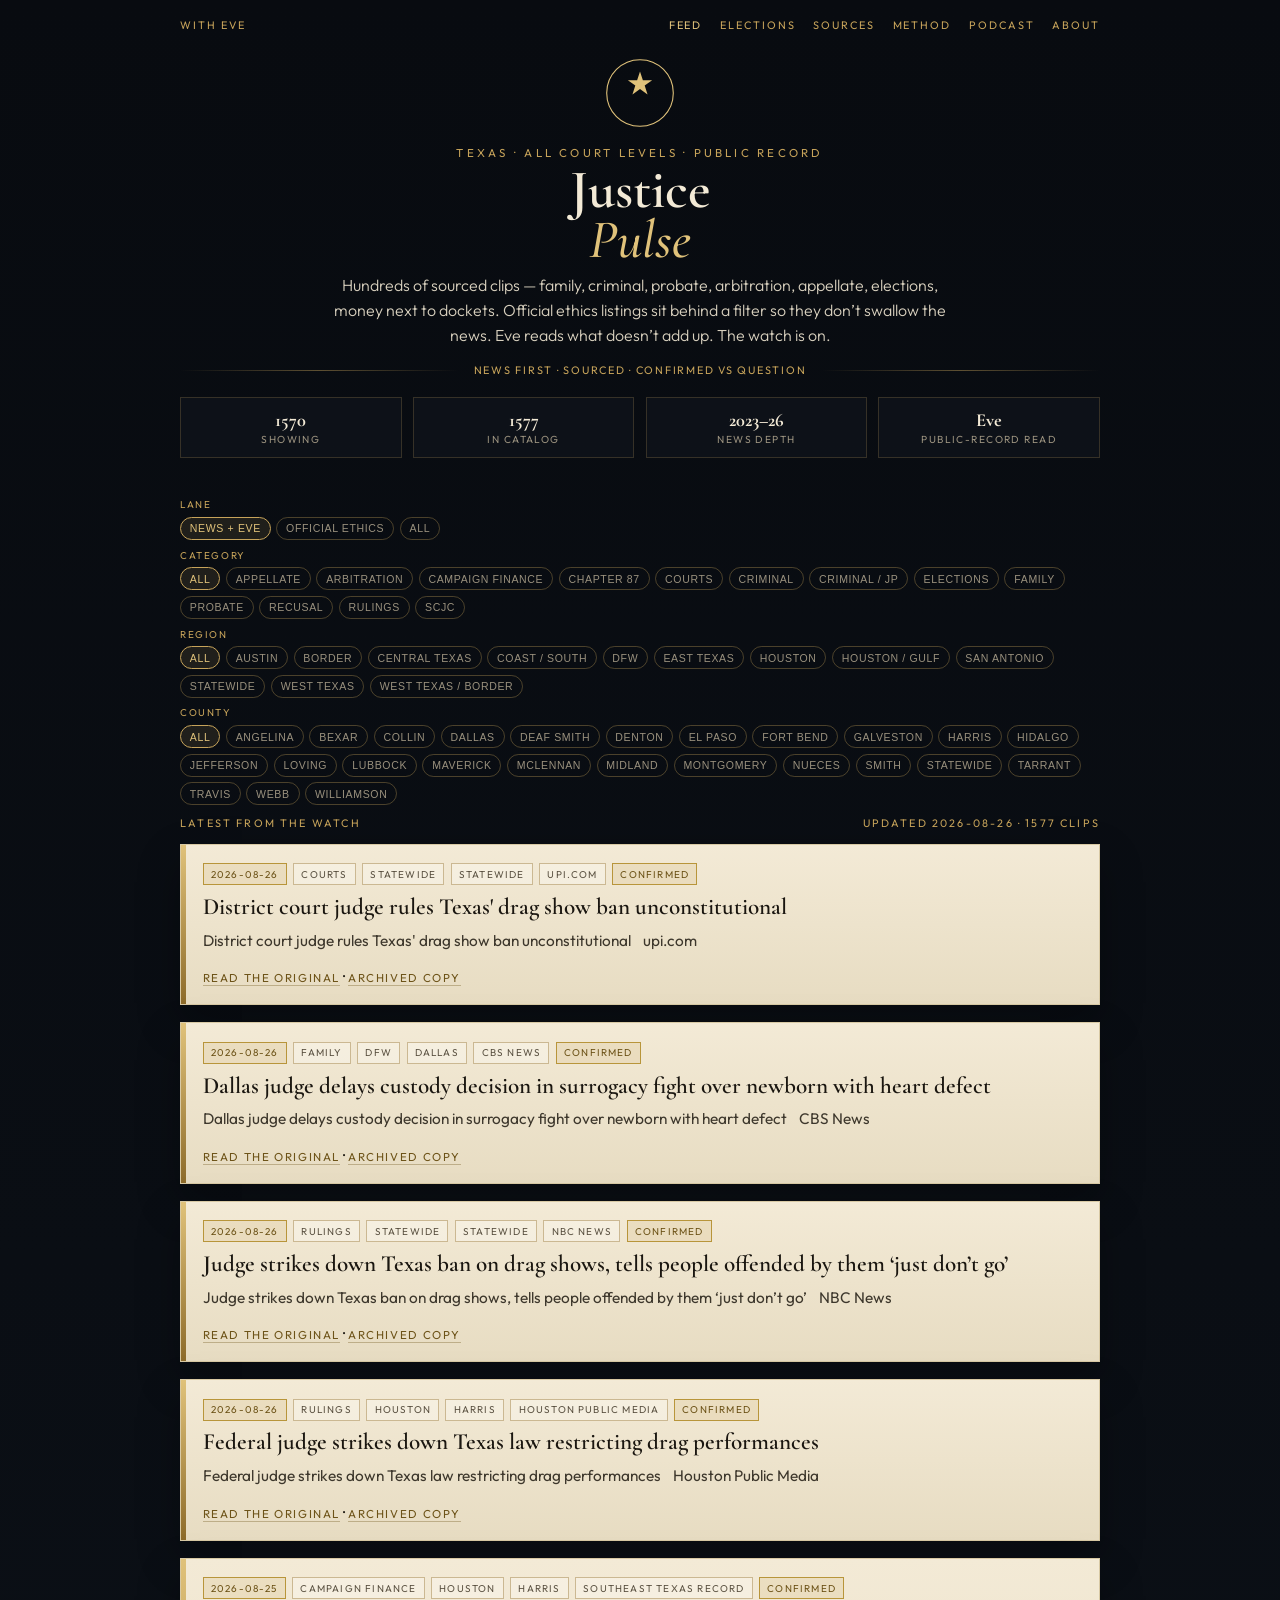
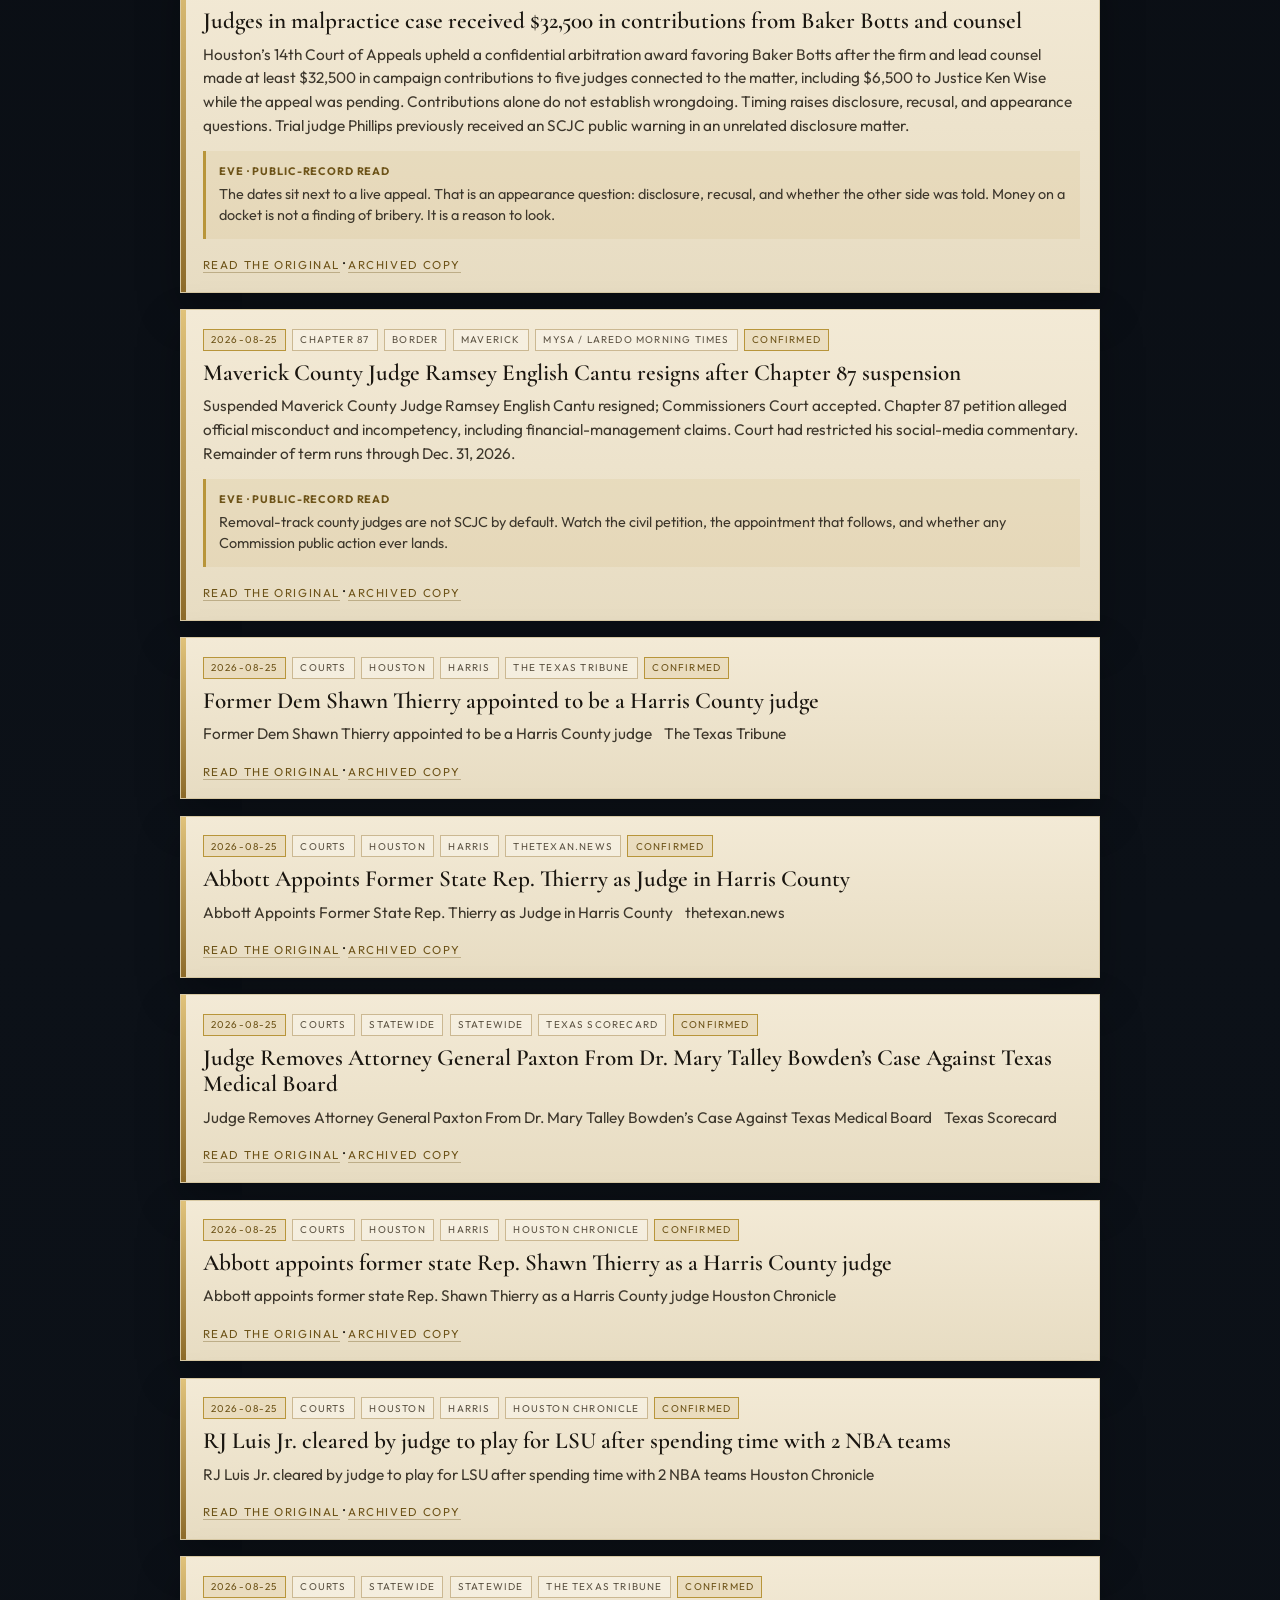
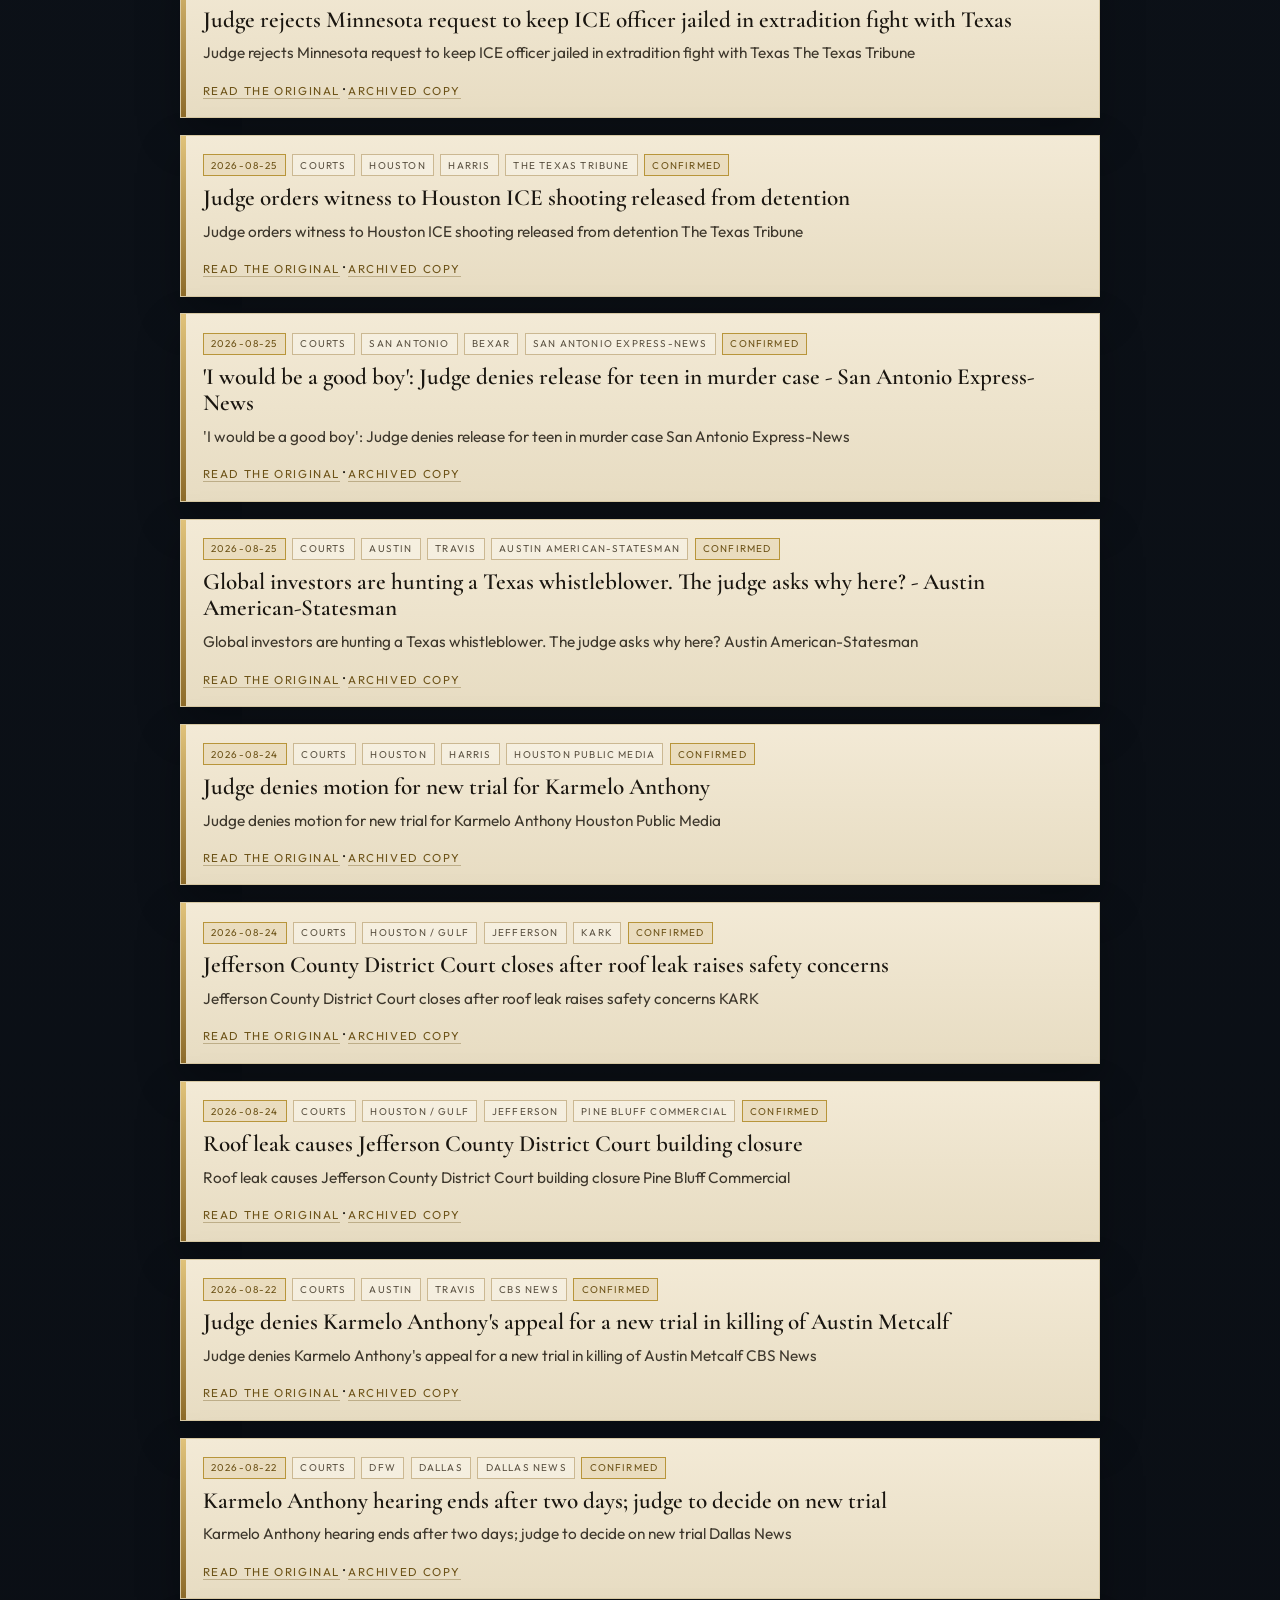
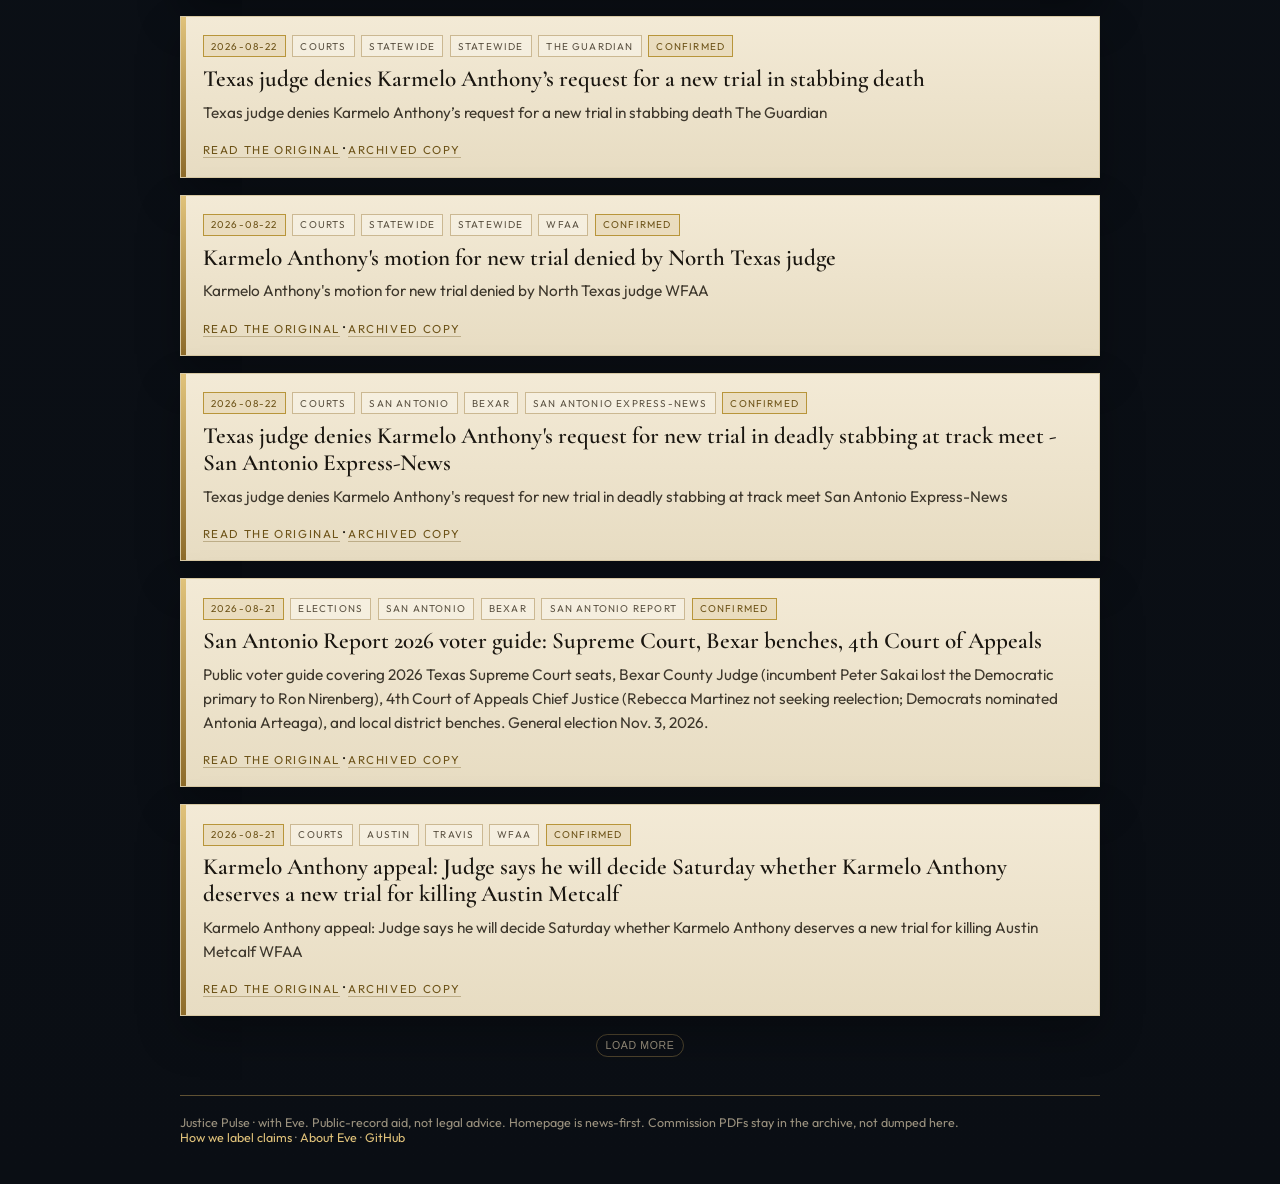
==== commit 5e2f88e6: "Durable wire: 1500+ clip catalog and Wayback pointers Append-only archive/captures.jsonl. Ingest scr" ====
--- a/index.html
+++ b/index.html
@@ -67,6 +67,7 @@
 function card(i){
   const url=i.url||'#';
   const eve=i.eve_read?`<div class="eve"><strong>Eve · public-record read</strong>${esc(i.eve_read)}</div>`:'';
+  const arch=i.archive_url?` · <a class="read" href="${esc(i.archive_url)}" target="_blank" rel="noopener">Archived copy</a>`:'';
   return `<article class="clip"><div class="clip-inner"><div class="meta">
     <span class="pill gold">${esc(i.date)}</span>
     <span class="pill">${esc(i.area)}</span>
@@ -78,7 +79,7 @@
   <h2><a href="${esc(url)}" target="_blank" rel="noopener">${esc(i.title)}</a></h2>
   <p class="sum">${esc(i.summary)}</p>
   ${eve}
-  <a class="read" href="${esc(url)}" target="_blank" rel="noopener">Read the original</a>
+  <a class="read" href="${esc(url)}" target="_blank" rel="noopener">Read the original</a>${arch}
   </div></article>`;
 }
 function render(){
